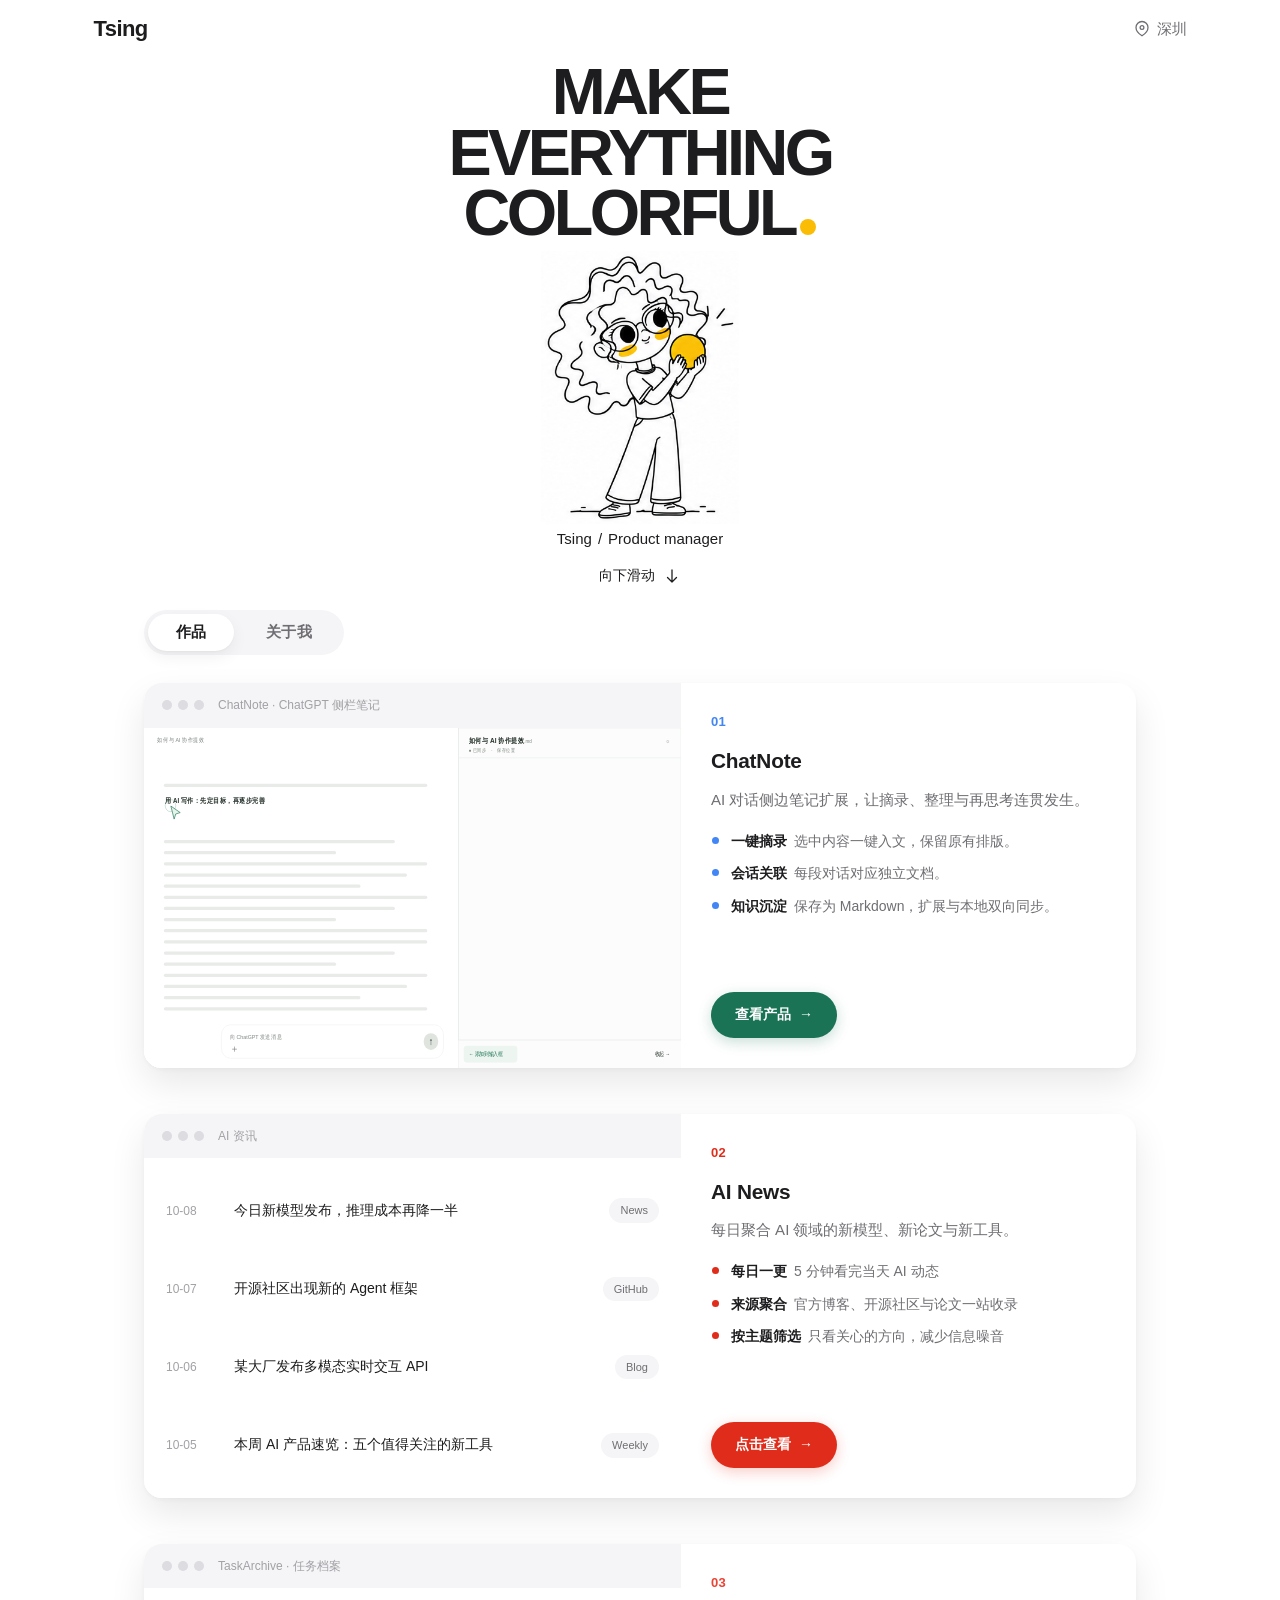
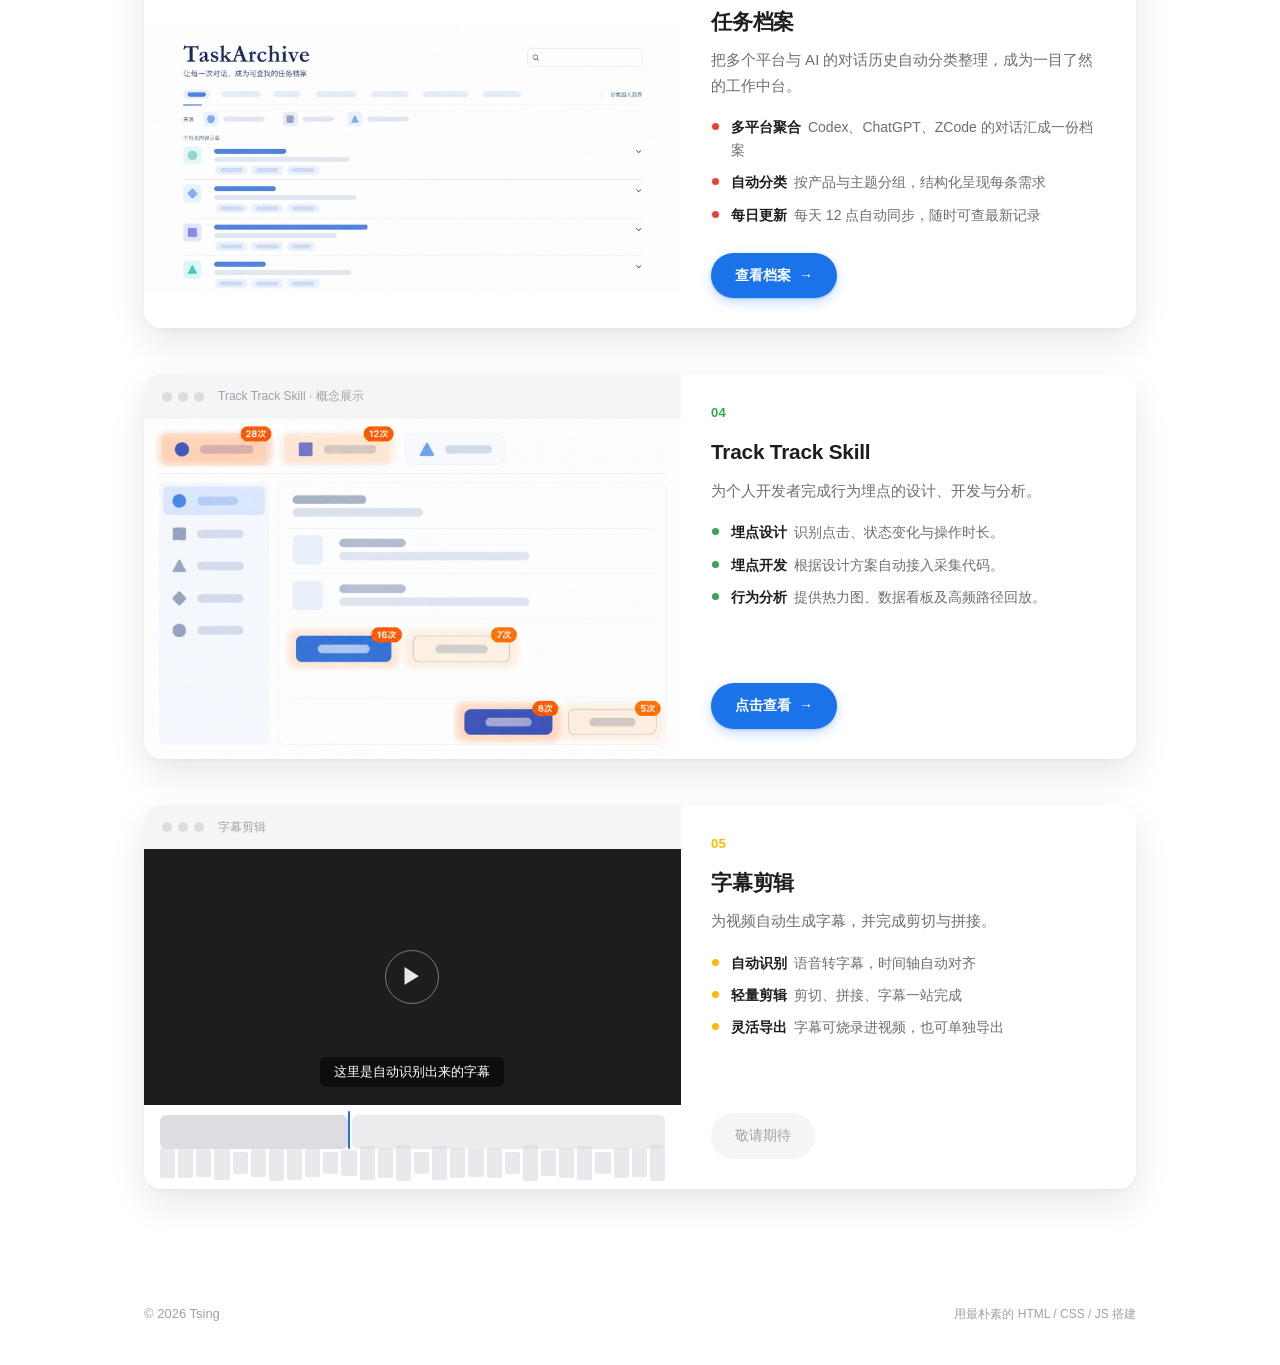
==== index.html @ 6578f987 "Move subtitle editor to end of works" ====
<!DOCTYPE html>
<html lang="zh-CN">
<head>
  <meta charset="UTF-8" />
  <meta name="viewport" content="width=device-width, initial-scale=1.0" />
  <!-- 【改】浏览器标签页标题 -->
  <title>Tsing · 个人网站</title>
  <meta name="description" content="我做的一些 Web 小工具，以及关于我。" />
  <link rel="icon" href="assets/favicon.svg" type="image/svg+xml" />
  <link rel="apple-touch-icon" href="assets/apple-touch-icon.png" />
  <meta property="og:title" content="Tsing · MAKE EVERYTHING COLORFUL." />
  <meta property="og:description" content="我做的一些 Web 小工具，以及关于我。" />
  <meta property="og:type" content="website" />
  <meta property="og:url" content="https://zhaoqingxia06.github.io/" />
  <meta property="og:image" content="https://zhaoqingxia06.github.io/assets/og-cover.png" />
  <meta name="twitter:card" content="summary_large_image" />
  <!-- 改过 css/js 后如果浏览器没刷新，把下面的 v=数字 加一 -->
  <link rel="stylesheet" href="css/style.css?v=36" />
</head>
<body>

  <main id="top">

    <!-- ========== Hero 大标语 ========== -->
    <section class="hero" aria-labelledby="heroTitle">
      <div class="hero-meta">
        <span class="hero-signature">Tsing</span>
        <span class="hero-location">
          <svg width="18" height="18" viewBox="0 0 24 24" fill="none" stroke="currentColor" stroke-width="1.7" stroke-linecap="round" stroke-linejoin="round" aria-hidden="true"><path d="M20 10c0 6-8 11-8 11S4 16 4 10a8 8 0 1 1 16 0Z"/><circle cx="12" cy="10" r="2.5"/></svg>
          <span>深圳</span>
        </span>
      </div>
      <div class="container hero-grid">
        <div class="hero-copy">
          <h1 class="hero-title" id="heroTitle"><span class="hero-line">MAKE</span> <span class="hero-line">EVERYTHING</span> <span class="hero-line">COLORFUL<span class="hero-period">.</span></span></h1>
        </div>
        <div class="hero-visual">
          <img class="hero-character" src="assets/hero-centered-source.png" width="1586" height="992"
               alt="Tsing 的卷发圆框眼镜人物，微微歪头，双手捧着黄色小球" fetchpriority="high" />
          <!-- Eye-only overlay shares the approved image's crop coordinates. -->
          <svg class="hero-blink" viewBox="620 400 330 455" aria-hidden="true" focusable="false">
            <defs>
              <clipPath id="hero-eye-left"><path d="M731 550C726 536 741 520 756 523C770 521 781 529 780 542C779 554 765 559 747 558Z"/></clipPath>
              <clipPath id="hero-eye-right"><path d="M795 526C787 514 798 498 811 495C824 490 833 499 833 512C834 525 824 532 809 532Z"/></clipPath>
            </defs>
            <g clip-path="url(#hero-eye-left)">
              <g class="hero-eyelid hero-eyelid-left">
                <path fill="#fff" d="M730 519H784V562H730Z"/>
                <path class="hero-closed-eye" d="M739 542Q756 552 775 535M741 544l-4 2M745 546l-3 3"/>
              </g>
            </g>
            <g clip-path="url(#hero-eye-right)">
              <g class="hero-eyelid hero-eyelid-right">
                <path fill="#fff" d="M785 488H838V536H785Z"/>
                <path class="hero-closed-eye" d="M797 517Q813 526 829 508M799 519l-3 3M803 521l-2 3"/>
              </g>
            </g>
          </svg>
        </div>
        <p class="hero-sub"><span class="hero-name">Tsing</span><span class="hero-slash" aria-hidden="true">/</span><span class="hero-role">Product manager</span></p>
        <p class="hero-scroll-hint"><span>向下滑动</span><svg width="18" height="18" viewBox="0 0 24 24" fill="none" stroke="currentColor" stroke-width="1.7" stroke-linecap="round" stroke-linejoin="round" aria-hidden="true"><path d="M12 4v16m-6-6 6 6 6-6"/></svg></p>
      </div>
    </section>

    <!-- ========== 作品 / 关于我 切换 ========== -->
    <div class="container">
      <div class="view-switch" role="tablist" aria-label="内容切换">
        <button class="switch-btn is-active" id="tabWorks" type="button" role="tab"
                aria-selected="true" aria-controls="tools" data-en="Projects">作品</button>
        <button class="switch-btn" id="tabAbout" type="button" role="tab"
                aria-selected="false" aria-controls="about" data-en="About">关于我</button>
      </div>
    </div>

    <!-- ========== 第一面板：作品 ========== -->
    <section class="section panel" id="tools" role="tabpanel" aria-labelledby="tabWorks">
      <div class="container">

        <!--
          ▼▼▼ 作品卡片模板说明 ▼▼▼
          每张卡片 = 一个 .work 区块，左右结构：
          左边 .window 是产品可视化（截图 / GIF / 视频），
          右边 .work-info 是序号 + 名称 + 一句话介绍 + 三个卖点 + 入口按钮。

          想换左边的可视化内容，把 .window 里换成（class 记得用 window-media）：
            产品截图或 GIF：<img class="window-media" src="assets/xxx.png" alt="产品截图" loading="lazy" />
            介绍视频：      <video class="window-media" src="assets/xxx.mp4" muted loop playsinline autoplay></video>

          想加新作品：复制一整个 <article class="work"> … </article>，
          改序号、名称、介绍、卖点、链接即可。还没有真实链接时，入口按钮用：
            <span class="work-cta is-soon">敬请期待</span>
        -->

        <!-- ── 作品 01：ChatNote（开源扩展，真实可装） ── -->
        <article class="work">
          <div class="window demo-chatnote">
            <div class="window-bar" aria-hidden="true"><i></i><i></i><i></i><span>ChatNote · ChatGPT 侧栏笔记</span></div>
            <div class="chatnote-media"><img src="assets/chatnote-card-demo.svg" width="1325" height="732" alt="ChatNote 动态演示：将 AI 对话中的内容摘录到侧边文档" loading="lazy" /></div>
          </div>
          <div class="work-info">
            <div class="work-no">01</div>
            <h3 class="work-name">ChatNote</h3>
            <p class="work-desc">AI 对话侧边笔记扩展，让摘录、整理与再思考连贯发生。</p>
            <ul class="work-points">
              <li><strong>一键摘录</strong>选中内容一键入文，保留原有排版。</li>
              <li><strong>会话关联</strong>每段对话对应独立文档。</li>
              <li><strong>知识沉淀</strong>保存为 Markdown，扩展与本地双向同步。</li>
            </ul>
            <a class="work-cta chatnote-cta" href="chatnote/index.html">查看产品<span class="arr" aria-hidden="true">→</span></a>
          </div>
        </article>

        <!-- ── 作品 02：AI 资讯 ── -->
        <article class="work work-news">
          <div class="window demo-news" aria-hidden="true">
            <div class="window-bar"><i></i><i></i><i></i><span>AI 资讯</span></div>
            <ul class="news-list">
              <li class="news-row"><span class="news-date">10-08</span><span class="news-title">今日新模型发布，推理成本再降一半</span><span class="news-src">News</span></li>
              <li class="news-row"><span class="news-date">10-07</span><span class="news-title">开源社区出现新的 Agent 框架</span><span class="news-src">GitHub</span></li>
              <li class="news-row"><span class="news-date">10-06</span><span class="news-title">某大厂发布多模态实时交互 API</span><span class="news-src">Blog</span></li>
              <li class="news-row"><span class="news-date">10-05</span><span class="news-title">本周 AI 产品速览：五个值得关注的新工具</span><span class="news-src">Weekly</span></li>
            </ul>
          </div>
          <div class="work-info">
            <div class="work-no">02</div>
            <h3 class="work-name">AI News</h3>
            <p class="work-desc">每日聚合 AI 领域的新模型、新论文与新工具。</p>
            <ul class="work-points">
              <li><strong>每日一更</strong>5 分钟看完当天 AI 动态</li>
              <li><strong>来源聚合</strong>官方博客、开源社区与论文一站收录</li>
              <li><strong>按主题筛选</strong>只看关心的方向，减少信息噪音</li>
            </ul>
            <a class="work-cta" href="https://zhaoqingxia06.github.io/AiNews/" target="_blank" rel="noopener">点击查看<span class="arr" aria-hidden="true">→</span></a>
          </div>
        </article>

        <!-- ── 作品 03：任务档案（真实上线） ── -->
        <article class="work work-archive">
          <div class="window">
            <div class="window-bar"><i></i><i></i><i></i><span>TaskArchive · 任务档案</span></div>
            <img class="window-media" src="assets/work-archive-personalized.png" width="1774" height="887"
                 alt="TaskArchive 个性化任务档案界面示意图" loading="lazy" />
          </div>
          <div class="work-info">
            <div class="work-no">03</div>
            <h3 class="work-name">任务档案</h3>
            <p class="work-desc">把多个平台与 AI 的对话历史自动分类整理，成为一目了然的工作中台。</p>
            <ul class="work-points">
              <li><strong>多平台聚合</strong>Codex、ChatGPT、ZCode 的对话汇成一份档案</li>
              <li><strong>自动分类</strong>按产品与主题分组，结构化呈现每条需求</li>
              <li><strong>每日更新</strong>每天 12 点自动同步，随时可查最新记录</li>
            </ul>
            <a class="work-cta" href="https://zhaoqingxia06.github.io/TaskArchive/" target="_blank" rel="noopener">查看档案<span class="arr" aria-hidden="true">→</span></a>
          </div>
        </article>

        <!-- ── 作品 04：Track Track Skill（概念展示） ── -->
        <article class="work work-behavior">
          <div class="window">
            <div class="window-bar"><i></i><i></i><i></i><span>Track Track Skill · 概念展示</span></div>
            <img class="window-media" src="assets/work-behavior-heatmap-v7.png" width="1576" height="998" alt="行为轨迹概念展示：通用产品界面的按钮点击热力图" loading="lazy" />
          </div>
          <div class="work-info">
            <div class="work-no">04</div>
            <h3 class="work-name">Track Track Skill</h3>
            <p class="work-desc">为个人开发者完成行为埋点的设计、开发与分析。</p>
            <ul class="work-points">
              <li><strong>埋点设计</strong>识别点击、状态变化与操作时长。</li>
              <li><strong>埋点开发</strong>根据设计方案自动接入采集代码。</li>
              <li><strong>行为分析</strong>提供热力图、数据看板及高频路径回放。</li>
            </ul>
            <a class="work-cta" href="https://tracktrack-experience.thinkthin.chatgpt.site" target="_blank" rel="noopener">点击查看<span class="arr" aria-hidden="true">→</span></a>
          </div>
        </article>
        <!-- ── 作品 05：字幕剪辑 ── -->
        <article class="work work-video">
          <div class="window demo-video" aria-hidden="true">
            <div class="window-bar"><i></i><i></i><i></i><span>字幕剪辑</span></div>
            <div class="video-frame">
              <span class="play-btn" aria-hidden="true">▶</span>
              <div class="video-sub">这里是自动识别出来的字幕</div>
            </div>
            <div class="video-timeline">
              <div class="clip c1"></div>
              <div class="clip c2"></div>
              <div class="playhead"></div>
            </div>
            <div class="wave" aria-hidden="true">
              <i></i><i></i><i></i><i></i><i></i><i></i><i></i><i></i><i></i><i></i><i></i><i></i><i></i><i></i><i></i><i></i><i></i><i></i><i></i><i></i><i></i><i></i><i></i><i></i><i></i><i></i><i></i><i></i>
            </div>
          </div>
          <div class="work-info">
            <div class="work-no">05</div>
            <h3 class="work-name">字幕剪辑</h3>
            <p class="work-desc">为视频自动生成字幕，并完成剪切与拼接。</p>
            <ul class="work-points">
              <li><strong>自动识别</strong>语音转字幕，时间轴自动对齐</li>
              <li><strong>轻量剪辑</strong>剪切、拼接、字幕一站完成</li>
              <li><strong>灵活导出</strong>字幕可烧录进视频，也可单独导出</li>
            </ul>
            <span class="work-cta is-soon">敬请期待</span>
          </div>
        </article>
      </div>
    </section>

    <!-- ========== 第二面板：关于我 ========== -->
    <section class="section panel" id="about" role="tabpanel" aria-labelledby="tabAbout" hidden>
      <div class="container">

        <!-- 首行：角色；第二行：位置 + 联系方式（带图标） -->
        <div class="about-head">
          <p class="about-role">产品经理 <span>/ Product Manager</span></p>
          <div class="about-head-meta">
            <span class="about-meta-item">
              <svg width="16" height="16" viewBox="0 0 24 24" fill="none" stroke="currentColor" stroke-width="1.7" stroke-linecap="round" stroke-linejoin="round" aria-hidden="true"><path d="M20 10c0 6-8 11-8 11S4 16 4 10a8 8 0 1 1 16 0Z"/><circle cx="12" cy="10" r="2.5"/></svg>
              <span>深圳</span>
            </span>
            <a class="about-meta-item" href="mailto:2484576711@qq.com">
              <svg width="16" height="16" viewBox="0 0 24 24" fill="none" stroke="currentColor" stroke-width="1.7" stroke-linecap="round" stroke-linejoin="round" aria-hidden="true"><rect x="3" y="5" width="18" height="14" rx="2"/><path d="m3 7 9 6 9-6"/></svg>
              <span>2484576711@qq.com</span>
            </a>
            <a class="about-meta-item" href="https://github.com/zhaoqingxia06" target="_blank" rel="noopener">
              <svg width="15" height="15" viewBox="0 0 16 16" fill="currentColor" aria-hidden="true"><path d="M8 0c4.42 0 8 3.58 8 8a8 8 0 0 1-5.47 7.59c-.4.07-.55-.17-.55-.38 0-.19.01-.82.01-1.49-2.01.37-2.53-.49-2.69-.94-.09-.23-.48-.94-.82-1.13-.28-.15-.68-.52-.01-.53.63-.01 1.08.58 1.23.82.72 1.21 1.87.87 2.33.66.07-.52.28-.87.51-1.07-1.78-.2-3.64-.89-3.64-3.95 0-.87.31-1.59.82-2.15-.08-.2-.36-1.02.08-2.12 0 0 .67-.21 2.2.82a7.42 7.42 0 0 1 2-.27c.68 0 1.36.09 2 .27 1.53-1.04 2.2-.82 2.2-.82.44 1.1.16 1.92.08 2.12.51.56.82 1.27.82 2.15 0 3.07-1.87 3.75-3.65 3.95.29.25.54.73.54 1.48 0 1.07-.01 1.93-.01 2.2 0 .21.15.46.55.38A8 8 0 0 0 16 8c0-4.42-3.58-8-8-8Z"/></svg>
              <span>GitHub</span>
            </a>
          </div>
        </div>

        <section class="about-intro" aria-labelledby="aboutIntroTitle">
          <p class="about-greeting" id="aboutIntroTitle">大家好，我是Tsing，ISTJ</p>
          <p class="about-intro-text">“身经百战”的AI实践者，技术与APPLE的崇拜者，坚定的自由追逐者。</p>
        </section>

        <h3 class="exp-title">经历 <span>/ EXPERIENCE</span></h3>
        <div class="exp-list">

        <!-- ▼▼▼ 经历卡片：想加一段经历，复制一个 <div class="exp-item"> … </div> ▼▼▼ -->
        <div class="exp-item">
          <span class="exp-time">2025 – 至今</span>
          <div class="exp-main">
            <p class="exp-role">vivo · OS 产品经理</p>
            <p class="exp-desc">负责语音与多模态 AI 产品，围绕语音转文字、环境音识别与手语翻译，持续推进 AI 技术的应用实践与产品落地。</p>
            <a class="exp-link exp-project-link" href="projects/vivo.html" aria-label="查看 vivo 项目">查看项目 <span aria-hidden="true">→</span></a>
          </div>
        </div>

        <div class="exp-item">
          <span class="exp-time">2023 – 2025</span>
          <div class="exp-main">
            <p class="exp-role">九号公司 · 整车产品经理</p>
            <p class="exp-desc">负责城市通勤 eBike 的硬件产品商业化，贯通需求洞察、方案定义、生产交付、门店销售与售后服务全链路。</p>
            <a class="exp-link exp-project-link" href="projects/ninebot.html" aria-label="查看九号公司项目">查看项目 <span aria-hidden="true">→</span></a>
          </div>
        </div>

        <div class="exp-item">
          <span class="exp-time">2022 – 2023</span>
          <div class="exp-main">
            <p class="exp-role">蔚来 · 语音导航产品经理</p>
            <p class="exp-desc">负责车机 NOMI 的语音导航体验，涵盖需求洞察、功能定义与体验交付。</p>
          </div>
          <span class="exp-tag">实习</span>
        </div>

        <div class="exp-item">
          <span class="exp-time">2022</span>
          <div class="exp-main">
            <p class="exp-role">博世 · 碳益 SaaS 产品经理</p>
            <p class="exp-desc">负责碳计算 SaaS 平台「碳益科技」从 0 到 1，涵盖产品定义、交互设计与上线运营。</p>
          </div>
          <span class="exp-tag">实习</span>
        </div>

        </div>
      </div>
    </section>

    <!--
      ========== 预留：文章区块（暂时注释掉，想启用就去掉注释） ==========
    <section class="section" id="writing">
      <div class="container">
        <div class="section-head">
          <h2 class="section-title">文章</h2>
        </div>
        <a class="post-row" href="#">
          <span class="post-date">2026.10.08</span>
          <span class="post-title">文章标题放在这里</span>
        </a>
      </div>
    </section>
    -->

  </main>

  <footer class="site-footer">
    <div class="container footer-inner">
      <p>© <span id="year">2026</span> Tsing</p>
      <p class="footer-note">用最朴素的 HTML / CSS / JS 搭建</p>
    </div>
  </footer>

  <script src="js/main.js?v=4"></script>
</body>
</html>
---- css/style.css ----
/* ============================================================
   个人网站样式表
   - 风格：干净的白底 + 少量彩色点缀（Google / Apple 官网感）
   - 点缀色与头像设计稿一致：蓝 #4285F4 红 #EA4335 黄 #FBBC05 绿 #34A853
   - 卡片用阴影呈现，不用描边；区块之间靠留白分隔
   - 想调色：改下面 :root 里的变量即可
   ============================================================ */

:root {
  --bg: #ffffff;
  --ink: #1d1d1f;        /* 主文字色 */
  --ink-2: #6e6e73;      /* 次要文字：灰 */
  --ink-3: #a1a1a6;      /* 更浅的灰：备注、日期 */
  --line: #e8e8ed;       /* 仅用于地图等插画内部 */
  --panel: #f5f5f7;      /* 浅灰面板：演示窗口内部、胶囊底色 */

  --blue: #1a73e8;       /* 主点缀色：按钮、链接（Google 交互蓝） */
  --blue-dark: #1765cc;  /* 按钮悬停 */
  --blue-soft: #e8f0fe;  /* 浅蓝底：悬停态 */
  --dot-1: #4285f4;      /* 四色圆点（与头像一致） */
  --dot-2: #ea4335;
  --dot-3: #fbbc05;
  --dot-4: #34a853;

  --shadow-sm: 0 1px 2px rgba(0, 0, 0, 0.03), 0 6px 16px rgba(0, 0, 0, 0.06);
  --shadow-md: 0 2px 4px rgba(0, 0, 0, 0.03), 0 16px 36px rgba(0, 0, 0, 0.09);
  --shadow-lg: 0 4px 8px rgba(0, 0, 0, 0.04), 0 24px 48px rgba(0, 0, 0, 0.12);
  --shadow-btn: 0 1px 2px rgba(26, 115, 232, 0.25), 0 4px 12px rgba(26, 115, 232, 0.25);

  --font-sans: -apple-system, BlinkMacSystemFont, "Helvetica Neue",
               "PingFang SC", "Microsoft YaHei", sans-serif;

  --container: 1040px;
  --radius-card: 18px;
  --radius-pill: 999px;

  /* 每张作品卡演示窗口的统一总高度（含标题栏），保证各卡高度一致 */
  --demo-h: 348px;
}

/* ---------- 基础 ---------- */

* { box-sizing: border-box; margin: 0; padding: 0; }

html {
  scroll-behavior: smooth;
  -webkit-font-smoothing: antialiased;
}

body {
  font-family: var(--font-sans);
  background: var(--bg);
  color: var(--ink);
  font-size: 16px;
  line-height: 1.7;
}

::selection { background: var(--blue-soft); }

.container {
  max-width: var(--container);
  margin: 0 auto;
  padding: 0 24px;
}

a { color: inherit; text-decoration: none; }

img { max-width: 100%; display: block; }

:focus-visible {
  outline: 2px solid var(--blue);
  outline-offset: 3px;
  border-radius: 4px;
}

section { scroll-margin-top: 76px; }

/* ---------- Hero：已选中的居中宣言与捧球人物 ---------- */
.hero { padding: 16px 0 24px; }
.hero-meta {
  display: flex;
  align-items: center;
  justify-content: space-between;
  max-width: 1586px;
  margin: 0 auto 20px;
  padding-inline: clamp(24px, 7.3vw, 116px);
  line-height: 1.2;
}
.hero-signature { font-size: 22px; font-weight: 750; letter-spacing: -.025em; }
.hero-location { display: inline-flex; align-items: center; gap: 6px; font-size: 15px; color: var(--ink-2); }
.hero-location svg { flex: none; }
.hero-grid {
  --hero-type: clamp(32px, min(8vw, 7.2svh), 82px);
  display: flex;
  flex-direction: column;
  align-items: center;
  text-align: center;
}
.hero-copy { max-width: 100%; }
.hero-title {
  font-family: Arial, Helvetica, sans-serif;
  font-size: var(--hero-type);
  font-weight: 900;
  letter-spacing: -.055em;
  line-height: .93;
}
.hero-line { display: block; white-space: nowrap; }
.hero-period {
  display: inline-block;
  width: .25em;
  height: .25em;
  margin-left: .08em;
  border-radius: 50%;
  background: var(--dot-3);
  color: transparent;
  overflow: hidden;
}
/* CSS takes the approved character's exact pixels from the selected Demo.
   Crop: x=620, y=400, width=330, height=455 in the 1586×992 source. */
.hero-visual {
  position: relative;
  width: clamp(120px, min(17.4vw, 22svh), 270px);
  aspect-ratio: 330 / 455;
  overflow: hidden;
  margin-top: 8px;
}
.hero-character {
  position: absolute;
  width: 480.606061%;
  max-width: none;
  height: auto;
  left: -187.878788%;
  top: -87.912088%;
}
.hero-blink { position: absolute; inset: 0; width: 100%; height: 100%; pointer-events: none; }
.hero-eyelid {
  clip-path: inset(0 0 100% 0);
  animation: hero-blink 3s ease-in-out infinite;
}
.hero-closed-eye { fill: none; stroke: #151515; stroke-width: 2.2; stroke-linecap: round; stroke-linejoin: round; }
@keyframes hero-blink {
  0%, 92%, 100% { clip-path: inset(0 0 100% 0); }
  94.6667%, 97.3333% { clip-path: inset(0); }
}
.hero-sub {
  display: flex;
  align-items: baseline;
  justify-content: center;
  gap: 6px;
  margin-top: 4px;
  font-size: clamp(15px, 1.15vw, 18px);
  line-height: 1.4;
  color: var(--ink);
}
.hero-name { font-weight: 400; }
.hero-role { white-space: nowrap; }
.hero-scroll-hint {
  display: flex;
  align-items: center;
  gap: 8px;
  margin-top: 16px;
  font-size: clamp(14px, 1vw, 16px);
  line-height: 1.5;
}
.hero-scroll-hint svg { flex: none; }

/* ---------- 作品 / 关于我 切换（分段控件） ---------- */

[hidden] { display: none !important; }

.view-switch {
  display: inline-flex;
  gap: 4px;
  background: var(--panel);
  border-radius: var(--radius-pill);
  padding: 4px;
  margin-bottom: 12px;
}

.switch-btn {
  font-family: inherit;
  font-size: 15px;
  font-weight: 600;
  letter-spacing: 0.01em;
  color: var(--ink-2);
  background: transparent;
  border: none;
  border-radius: var(--radius-pill);
  padding: 9px 28px;
  cursor: pointer;
  transition: color 0.2s ease, background 0.2s ease, box-shadow 0.2s ease;
}

.switch-btn:hover { color: var(--ink); }

/* 活动段：白色浮起（阴影，不描边） */
.switch-btn.is-active {
  color: var(--ink);
  background: #fff;
  box-shadow: var(--shadow-sm);
}

/* ---------- 区块通用 ---------- */

.section { padding: 48px 0 84px; }
.section.panel { padding-top: 16px; }

.section-head {
  display: flex;
  align-items: baseline;
  gap: 18px;
  margin-bottom: 40px;
}

.section-title {
  font-size: clamp(1.5rem, 3vw, 2rem);
  font-weight: 700;
  letter-spacing: -0.01em;
}

.section-note {
  font-size: 14px;
  color: var(--ink-3);
}

/* ---------- 作品卡：左边可视化窗口 + 右边信息栏 ---------- */

/* 作品列表用等高网格：每行自动取最高卡的高度，任何宽度下卡片都严格等高 */
#tools .container {
  display: grid;
  grid-auto-rows: 1fr;
  row-gap: 46px;
}

/* 每张卡一个点缀色：序号与卖点圆点跟着变色 */
.work {
  --work-accent: var(--dot-1);
  background: var(--bg);
  border-radius: var(--radius-card);
  overflow: hidden;
  box-shadow: var(--shadow-md);
  display: grid;
  grid-template-columns: minmax(0, 1.18fr) minmax(0, 1fr);
  transition: box-shadow 0.25s ease, transform 0.25s ease;
}

.work:nth-of-type(2) { --work-accent: var(--dot-2); }
.work:nth-of-type(3) { --work-accent: var(--dot-3); }
.work:nth-of-type(4) { --work-accent: var(--dot-4); }
.work:nth-of-type(5) { --work-accent: var(--dot-1); }
.work.work-news { --work-accent: #e02d1b; }
.work.work-archive { --work-accent: var(--dot-2); }
.work.work-video { --work-accent: var(--dot-3); }

.work:hover {
  box-shadow: var(--shadow-lg);
  transform: translateY(-3px);
}

/* 左栏：可视化窗口（截图 / GIF / 视频），高度跟随整卡，最低 --demo-h */
.window {
  display: flex;
  flex-direction: column;
  min-height: var(--demo-h);
  background: var(--bg);
}

.window-bar {
  flex: none;
  display: flex;
  align-items: center;
  gap: 6px;
  padding: 12px 18px;
  background: var(--panel);
}

.window-bar i {
  width: 10px;
  height: 10px;
  border-radius: 50%;
  background: #dcdce1;
  flex: none;
}

.window-bar span {
  margin-left: 8px;
  font-size: 12px;
  color: var(--ink-3);
  overflow: hidden;
  text-overflow: ellipsis;
  white-space: nowrap;
}

/* 产品可视化：截图 / GIF（<img>）与介绍视频（<video>）通用，铺满左栏 */
.window-media {
  display: block;
  width: 100%;
  flex: 1;
  min-height: 0;
  object-fit: cover;
  object-position: top;
}

/* TaskArchive：保持原图比例并完整呈现内容 */
.work-archive .window-media,
.work-behavior .window-media { object-fit: contain; object-position: center; background: #fff; }

/* ChatNote：展示对话与文档，填满卡片左侧 */
.chatnote-media { position: relative; flex: 1; min-height: 250px; overflow: hidden; }
.chatnote-media img { position: absolute; inset: 0; width: 100%; height: 100%; object-fit: fill; }

/* 右栏：序号 + 名称 + 一句话介绍 + 三个卖点 + 入口 */
.work-info {
  padding: 28px 30px 30px;
  display: flex;
  flex-direction: column;
  align-items: flex-start;
}

.work-no {
  font-size: 13px;
  font-weight: 800;
  letter-spacing: 0.02em;
  color: var(--work-accent);
}

.work-name {
  margin-top: 10px;
  font-size: 1.3rem;
  font-weight: 700;
  letter-spacing: -0.01em;
}

.work-desc {
  margin-top: 8px;
  font-size: 15px;
  color: var(--ink-2);
}

.work-points {
  list-style: none;
  margin-top: 18px;
  margin-bottom: 26px;
  display: flex;
  flex-direction: column;
  gap: 10px;
}

.work-points li {
  position: relative;
  padding-left: 20px;
  font-size: 14px;
  line-height: 1.6;
  color: var(--ink-2);
}

.work-points li::before {
  content: "";
  position: absolute;
  left: 1px;
  top: 0.5em;
  width: 7px;
  height: 7px;
  border-radius: 50%;
  background: var(--work-accent);
}

.work-points strong {
  margin-right: 7px;
  color: var(--ink);
  font-weight: 600;
}

.work-cta {
  display: inline-flex;
  align-items: center;
  gap: 8px;
  /* margin-top:auto 把按钮钉在信息栏底部；最小间距由 .work-points 的下边距兜底 */
  margin-top: auto;
  white-space: nowrap;
  font-size: 14px;
  font-weight: 600;
  color: #fff;
  background: var(--blue);
  border-radius: var(--radius-pill);
  padding: 11px 24px;
  box-shadow: var(--shadow-btn);
  transition: background 0.2s ease, transform 0.2s ease, box-shadow 0.2s ease;
}

.work-cta:hover { background: var(--blue-dark); box-shadow: 0 2px 6px rgba(26,115,232,.3), 0 8px 20px rgba(26,115,232,.3); }
.work-cta:active { transform: scale(0.97); }
.chatnote-cta { background: #197354; box-shadow: 0 4px 14px rgba(25, 115, 84, .24); }
.chatnote-cta:hover { background: #125b41; box-shadow: 0 6px 18px rgba(25, 115, 84, .3); }
.work-news .work-cta { background: #e02d1b; box-shadow: 0 4px 14px rgba(224, 45, 27, .24); }
.work-news .work-cta:hover { background: #b32112; box-shadow: 0 6px 18px rgba(179, 33, 18, .3); }

.work-cta .arr { font-weight: 400; transition: transform 0.2s ease; }
.work-cta:hover .arr { transform: translateX(3px); }

/* 占位态：还没有真实链接时，按钮退化为灰色胶囊，不可点击 */
.work-cta.is-soon {
  background: var(--panel);
  color: var(--ink-3);
  box-shadow: none;
  cursor: default;
  font-weight: 500;
}
.work-cta.is-soon:hover,
.work-cta.is-soon:active { background: var(--panel); box-shadow: none; transform: none; }

/* ---------- 各工具的演示画面（纯 CSS 示意图，可直接整块换成 <img> 截图） ---------- */

/* 通用示意线条 */
.mock-line {
  height: 10px;
  border-radius: 5px;
  background: #e8e8ed;
}
.mock-line.is-title { height: 16px; background: #d5d5da; }
.w-45 { width: 45%; } .w-60 { width: 60%; }
.w-75 { width: 75%; } .w-90 { width: 90%; }

/* 01 PPT Maker：左侧大纲 + 右侧幻灯片（用底色区分，不用线） */
.ppt-body {
  flex: 1;
  min-height: 0;
  display: grid;
  grid-template-columns: 168px 1fr;
}

.ppt-side {
  background: var(--panel);
  padding: 20px 14px;
  display: flex;
  flex-direction: column;
  gap: 12px;
}

.ppt-row {
  height: 12px;
  border-radius: 6px;
  background: #dcdce1;
}
.ppt-row.is-active { background: #c8c8cd; position: relative; }
.ppt-row.is-active::before {
  content: "";
  position: absolute;
  left: -14px;
  top: -3px;
  bottom: -3px;
  width: 3px;
  border-radius: 2px;
  background: var(--blue);
}

.ppt-slide {
  position: relative;
  padding: 36px 38px;
  display: flex;
  flex-direction: column;
  justify-content: center;
  gap: 14px;
  align-items: flex-start;
}

/* 生成按钮钉在幻灯片区右下角，骨架线条组垂直居中 */
.ppt-generate {
  position: absolute;
  right: 38px;
  bottom: 36px;
  font-size: 12px;
  font-weight: 600;
  color: var(--blue);
  background: var(--blue-soft);
  border-radius: var(--radius-pill);
  padding: 6px 16px;
}

/* 02 旅行规划：地图 + 四色路线点 */
.trip-map {
  position: relative;
  flex: 1;
  min-height: 0;
  background:
    linear-gradient(var(--line) 1px, transparent 1px),
    linear-gradient(90deg, var(--line) 1px, transparent 1px);
  background-size: 44px 44px;
  background-color: #fafafc;
  background-position: center;
}

.trip-map .route { position: absolute; inset: 0; width: 100%; height: 100%; }
.trip-map .route path {
  stroke: var(--ink-3);
  stroke-width: 0.7;
  stroke-dasharray: 2.4 2;
}

/* 图钉 D1–D4 依次四色 */
.pin {
  position: absolute;
  left: var(--x);
  top: var(--y);
  transform: translate(-50%, -50%);
  font-size: 11px;
  font-weight: 700;
  color: #fff;
  background: var(--dot-1);
  border-radius: 50%;
  width: 34px;
  height: 34px;
  display: grid;
  place-items: center;
  box-shadow: 0 4px 10px rgba(0, 0, 0, 0.18);
}

.trip-map .pin:nth-of-type(2) { background: var(--dot-2); }
.trip-map .pin:nth-of-type(3) { background: var(--dot-3); color: #5f4400; }
.trip-map .pin:nth-of-type(4) { background: var(--dot-4); }

.trip-chips {
  display: flex;
  gap: 10px;
  padding: 18px 20px;
}

.chip {
  font-size: 12px;
  color: var(--ink-2);
  background: var(--panel);
  border-radius: var(--radius-pill);
  padding: 6px 15px;
}

/* 03 字幕剪辑：视频画面 + 时间轴 + 波形 */
.video-frame {
  position: relative;
  flex: 1;
  min-height: 0;
  background: #1d1d1f;
  display: grid;
  place-items: center;
}

.play-btn {
  color: rgba(255, 255, 255, 0.9);
  font-size: 22px;
  width: 54px;
  height: 54px;
  display: grid;
  place-items: center;
  border: 1.5px solid rgba(255, 255, 255, 0.4);
  border-radius: 50%;
}

.video-sub {
  position: absolute;
  bottom: 18px;
  left: 50%;
  transform: translateX(-50%);
  white-space: nowrap;
  font-size: 13px;
  color: #fff;
  background: rgba(0, 0, 0, 0.55);
  border-radius: 6px;
  padding: 4px 14px;
}

.video-timeline {
  position: relative;
  display: flex;
  gap: 4px;
  height: 44px;
  padding: 10px 16px 0;
}

.clip {
  height: 100%;
  border-radius: 6px;
  background: #dcdce1;
}
.clip.c1 { flex: 3; }
.clip.c2 { flex: 5; opacity: 0.55; }

.playhead {
  position: absolute;
  top: 6px;
  bottom: 0;
  left: 38%;
  width: 2px;
  border-radius: 1px;
  background: var(--blue);
}

.wave {
  display: flex;
  align-items: center;
  gap: 3px;
  height: 40px;
  padding: 0 16px 12px;
}

.wave i {
  flex: 1;
  border-radius: 2px;
  background: #e8e8ed;
  height: calc(10px + var(--h, 20px));
}
.wave i:nth-child(3n)   { --h: 18px; }
.wave i:nth-child(4n)   { --h: 24px; }
.wave i:nth-child(5n)   { --h: 12px; }
.wave i:nth-child(7n)   { --h: 26px; }
.wave i:nth-child(11n)  { --h: 16px; }

/* 04 AI 资讯：消息列表（悬停浅蓝，不用分隔线），行距均分撑满窗口 */
.news-list {
  flex: 1;
  list-style: none;
  padding: 0 8px;
  display: flex;
  flex-direction: column;
  justify-content: space-evenly;
}

.news-row {
  display: grid;
  grid-template-columns: 52px 1fr auto;
  align-items: center;
  gap: 16px;
  padding: 13px 14px;
  border-radius: 12px;
  font-size: 14px;
  transition: background 0.15s ease;
}
.news-row:hover { background: #f8f9fb; }

.news-date {
  font-size: 12px;
  color: var(--ink-3);
  font-variant-numeric: tabular-nums;
}

.news-title {
  overflow: hidden;
  text-overflow: ellipsis;
  white-space: nowrap;
  color: var(--ink);
}

.news-src {
  font-size: 11px;
  color: var(--ink-2);
  background: var(--panel);
  border-radius: var(--radius-pill);
  padding: 3px 11px;
}

/* 02 ChatNote：左侧 ChatGPT 对话 + 右侧 Markdown 笔记，中间可拖分栏 */
.cn-body {
  flex: 1;
  min-height: 0;
  display: grid;
  grid-template-columns: minmax(0, 1fr) 3px minmax(0, 42%);
}

.cn-chat {
  padding: 24px 22px;
  display: flex;
  flex-direction: column;
  justify-content: center;
  gap: 16px;
}

.cn-msg { display: flex; flex-direction: column; gap: 7px; }

/* 用户消息：右对齐胶囊 */
.cn-msg.is-user span {
  align-self: flex-end;
  max-width: 86%;
  font-size: 12px;
  line-height: 1.5;
  color: var(--ink-2);
  background: var(--panel);
  border-radius: 14px 14px 4px 14px;
  padding: 8px 14px;
}

/* AI 回复里的迷你表格：表头行加深 */
.cn-table {
  display: grid;
  grid-template-columns: repeat(3, 1fr);
  gap: 4px;
  width: 92%;
}
.cn-table i {
  height: 12px;
  border-radius: 4px;
  background: #ececf1;
}
.cn-table i:nth-child(-n+3) { background: #d5d5da; }

/* 被选中的回复：线条染成选择蓝 */
.cn-msg.is-selected .mock-line { background: #d2e3fc; }

/* 选中后浮出的摘录按钮 */
.cn-excerpt {
  align-self: flex-end;
  font-size: 11px;
  font-weight: 600;
  color: var(--blue);
  background: var(--blue-soft);
  border-radius: var(--radius-pill);
  padding: 5px 13px;
  margin-top: -6px;
}

/* 分栏拖动条：细线 + 抓手 */
.cn-divider { position: relative; background: var(--line); }
.cn-divider i {
  position: absolute;
  left: 50%;
  top: 50%;
  transform: translate(-50%, -50%);
  width: 3px;
  height: 36px;
  border-radius: 2px;
  background: #c3c3c9;
}

/* 右侧笔记：浅灰底 + 标题 + 待办 + 刚摘录进来的引用块 */
.cn-note {
  background: var(--panel);
  padding: 24px 20px;
  display: flex;
  flex-direction: column;
  justify-content: center;
  gap: 12px;
}

.cn-note .mock-line { background: #dcdce1; }

.cn-todo { display: flex; align-items: center; gap: 9px; }

/* 已勾选的待办：绿色小方块 + 白色对勾 */
.cn-check {
  flex: none;
  width: 14px;
  height: 14px;
  border-radius: 4px;
  background: var(--dot-4);
  position: relative;
}
.cn-check::after {
  content: "";
  position: absolute;
  left: 4px;
  top: 2px;
  width: 4px;
  height: 7px;
  border: solid #fff;
  border-width: 0 1.6px 1.6px 0;
  transform: rotate(40deg);
}
.cn-check-line { width: 72%; }

/* 引用块：白底浮起，线条与左侧选中内容同色，暗示「刚摘录进来」 */
.cn-quote {
  background: #fff;
  border-radius: 8px;
  box-shadow: var(--shadow-sm);
  padding: 12px;
  display: flex;
  flex-direction: column;
  gap: 8px;
}
.cn-quote .mock-line { background: #d2e3fc; }

/* ---------- 关于我 ---------- */

/* 首行：角色；第二行：位置与联系方式 */
.about-head {
  display: flex;
  flex-direction: column;
  align-items: flex-start;
  gap: 16px;
}

.about-role {
  font-size: 24px;
  font-weight: 750;
  letter-spacing: -.01em;
}

.about-role span {
  font-size: 15px;
  font-weight: 500;
  color: var(--ink-3);
  letter-spacing: 0;
}

.about-head-meta {
  display: flex;
  flex-wrap: wrap;
  align-items: center;
  gap: 10px;
}

.about-meta-item {
  display: inline-flex;
  align-items: center;
  gap: 7px;
  font-size: 14px;
  font-weight: 500;
  color: var(--ink-2);
  background: var(--panel);
  border-radius: var(--radius-pill);
  padding: 9px 16px;
  transition: background 0.2s ease, color 0.2s ease;
}

a.about-meta-item:hover {
  color: var(--blue);
  background: var(--blue-soft);
}

.about-meta-item svg { flex: none; }

.about-intro { margin-top: 26px; max-width: 64ch; }
.about-greeting { font-size: 17px; font-weight: 600; line-height: 1.85; }
.about-intro-text { margin-top: 12px; font-size: 17px; line-height: 1.85; color: var(--ink-2); }

/* 经历：一张张悬浮小卡片 */
.exp-title {
  font-size: 1.05rem;
  font-weight: 700;
  margin-top: 44px;
  padding-bottom: 18px;
}

.exp-title span {
  font-size: 12px;
  font-weight: 500;
  color: var(--ink-3);
  letter-spacing: 0.06em;
}

.exp-list {
  display: flex;
  flex-direction: column;
  gap: 14px;
}

.exp-item {
  display: grid;
  grid-template-columns: 110px 1fr auto;
  gap: 18px;
  align-items: baseline;
  padding: 20px 24px;
  background: var(--bg);
  border-radius: var(--radius-card);
  box-shadow: var(--shadow-sm);
  transition: box-shadow 0.2s ease, transform 0.2s ease;
}

.exp-item:hover {
  box-shadow: var(--shadow-md);
  transform: translateY(-2px);
}

.exp-time {
  font-size: 13px;
  color: var(--ink-3);
  font-variant-numeric: tabular-nums;
  white-space: nowrap;
}

/* 行末灰色标记：如「实习」 */
.exp-tag {
  font-size: 12px;
  color: var(--ink-3);
  letter-spacing: 0.04em;
  white-space: nowrap;
}

.exp-role {
  font-size: 15px;
  font-weight: 700;
}

.exp-desc {
  margin-top: 3px;
  font-size: 14px;
  color: var(--ink-2);
  max-width: 64ch;
}

.exp-link {
  font-size: 15px;
  color: var(--ink-3);
  transition: color 0.2s ease;
}
.exp-link:hover { color: var(--blue); }
.exp-project-link {
  display: inline-flex;
  align-items: center;
  gap: 8px;
  margin-top: 10px;
  min-height: 32px;
  font-size: 14px;
  font-weight: 500;
  color: var(--blue);
}
.exp-project-link:hover { text-decoration: underline; text-underline-offset: 4px; }

/* ---------- 文章（预留区块样式） ---------- */

.post-row {
  display: grid;
  grid-template-columns: 110px 1fr;
  gap: 18px;
  align-items: baseline;
  padding: 18px 24px;
  border-radius: var(--radius-card);
  box-shadow: var(--shadow-sm);
  transition: box-shadow 0.2s ease;
}
.post-row:hover { box-shadow: var(--shadow-md); }

.post-date { font-size: 13px; color: var(--ink-3); font-variant-numeric: tabular-nums; }
.post-title { font-size: 15px; font-weight: 600; }

/* ---------- 页脚 ---------- */

.site-footer {
  padding: 30px 0 40px;
}

.footer-inner {
  display: flex;
  justify-content: space-between;
  align-items: baseline;
  gap: 16px;
  font-size: 13px;
  color: var(--ink-3);
}

.footer-note { font-size: 12px; }

/* 内容直接可见，保留系统减少动态效果设置。 */

@media (prefers-reduced-motion: reduce) {
  .hero-blink { display: none; }
  .hero-eyelid { animation: none; }
  html { scroll-behavior: auto; }
  .window, .work-cta, .about-meta-item, .exp-item, .news-row, .post-row,
  .exp-link, .work,
  .hero-character { transition: none; }
}

/* ---------- 响应式 ---------- */

@media (max-height: 650px) and (min-width: 641px) {
  .hero { padding: 8px 0 16px; }
  .hero-grid { --hero-type: clamp(32px, min(8vw, 6.6svh), 56px); }
  .hero-visual { width: clamp(98px, 20svh, 140px); }
}

@media (max-width: 640px) {
  :root { --demo-h: 280px; }

  .hero-meta { padding-inline: 24px; margin-bottom: 16px; }
  .hero-signature { font-size: 20px; }
  .hero-location { font-size: 14px; }
  .hero { padding: 16px 0 20px; }
  .hero-grid { --hero-type: clamp(32px, min(10.3vw, 7.2svh), 56px); }
  .hero-visual { width: clamp(120px, min(43vw, 22svh), 220px); }
  .hero-sub { font-size: 15px; }
  .hero-scroll-hint { margin-top: 14px; font-size: 15px; }

  /* 左右卡片在窄屏退回上下结构：可视化在上、信息在下 */
  #tools .container { row-gap: 36px; }
  .work { grid-template-columns: 1fr; }
  .work-info { padding: 22px 22px 24px; }
  .work-points { gap: 8px; }

  .ppt-body { grid-template-columns: 1fr; }
  .ppt-slide { padding: 22px 24px; gap: 11px; }
  .ppt-generate { right: 24px; bottom: 22px; }
  .ppt-side {
    flex-direction: row;
    overflow: hidden;
    padding: 14px;
  }
  .ppt-row { flex: 1; min-width: 24px; }

  .cn-body { grid-template-columns: minmax(0, 1fr) 3px minmax(0, 46%); }
  .cn-chat { padding: 16px 14px; gap: 12px; }
  .cn-msg.is-user span { font-size: 11px; padding: 6px 12px; }
  .cn-note { padding: 16px 14px; gap: 10px; }
  .cn-check-line { width: 60%; }

  .exp-item { grid-template-columns: 1fr auto; }
  .exp-time { grid-column: 1 / -1; }

  .about-role { font-size: 21px; }
  .about-intro-text { font-size: 16px; }

  .footer-inner { flex-direction: column; gap: 4px; }
}
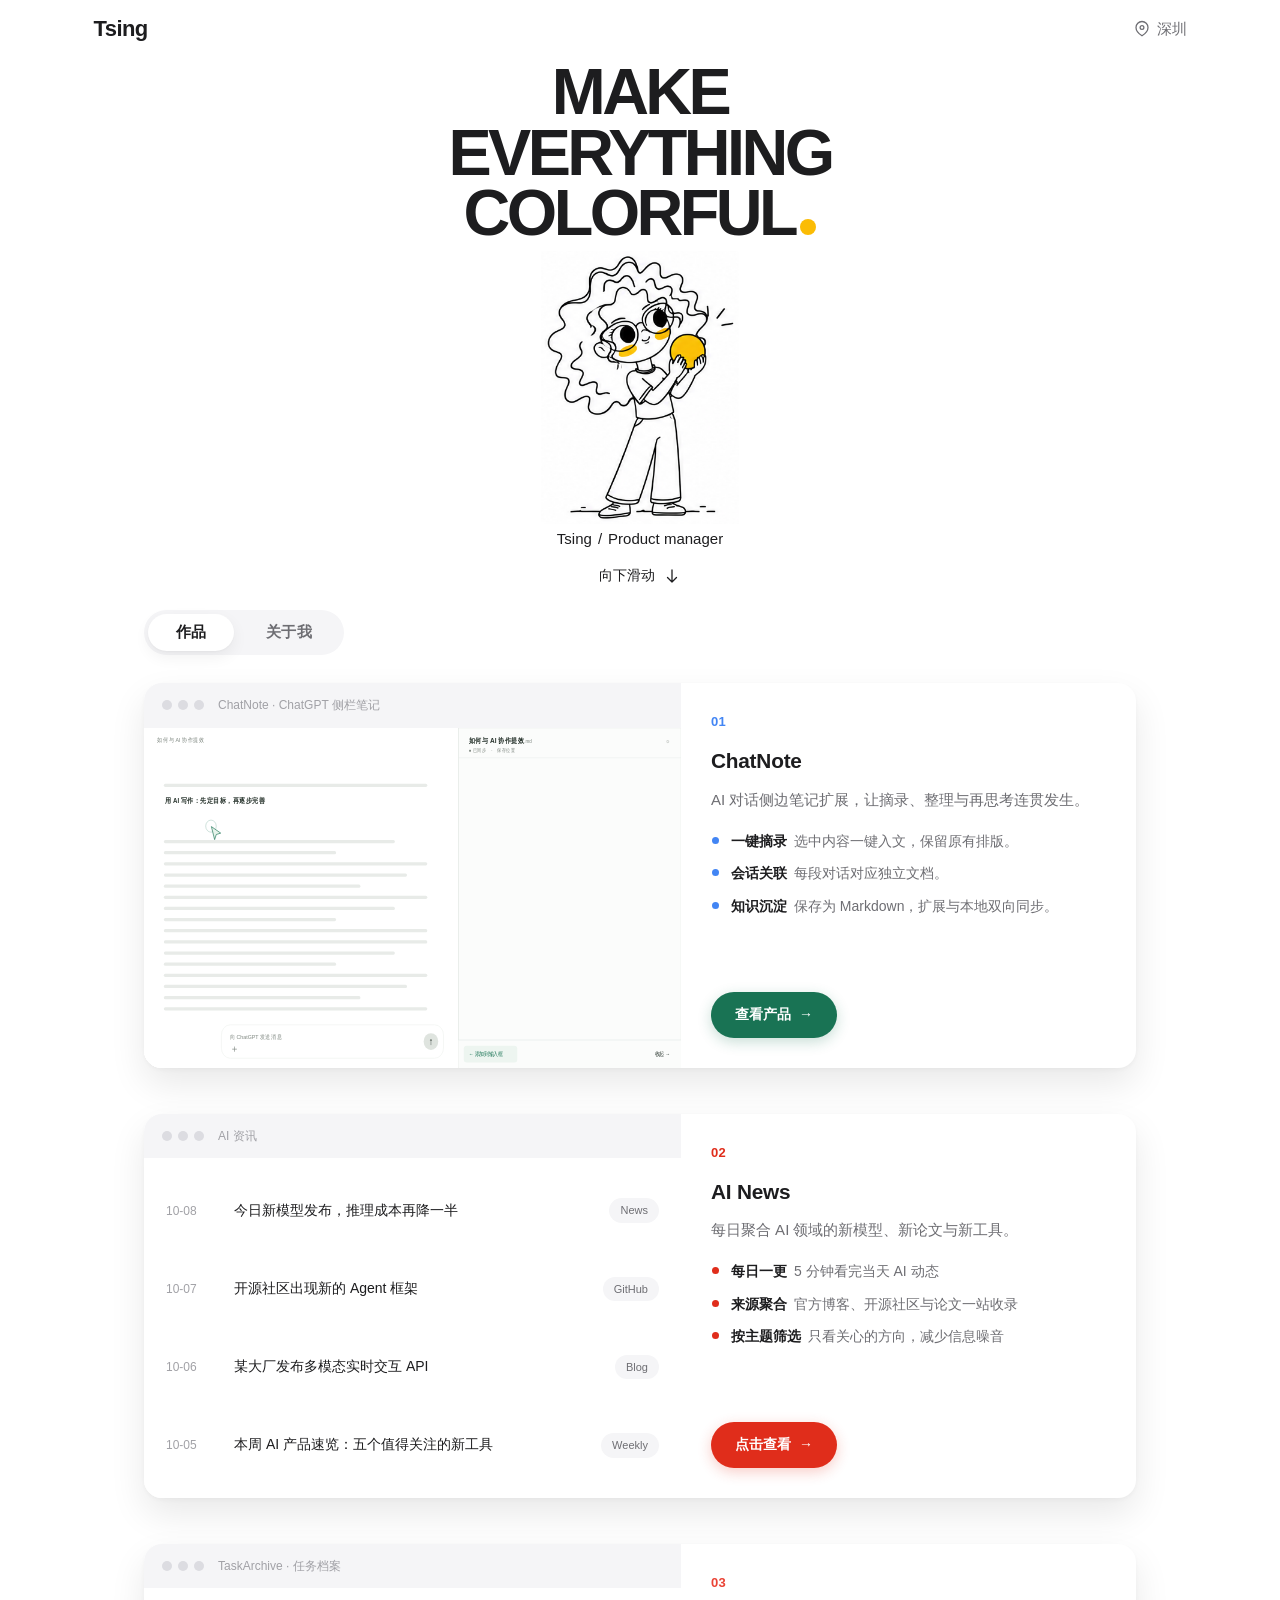
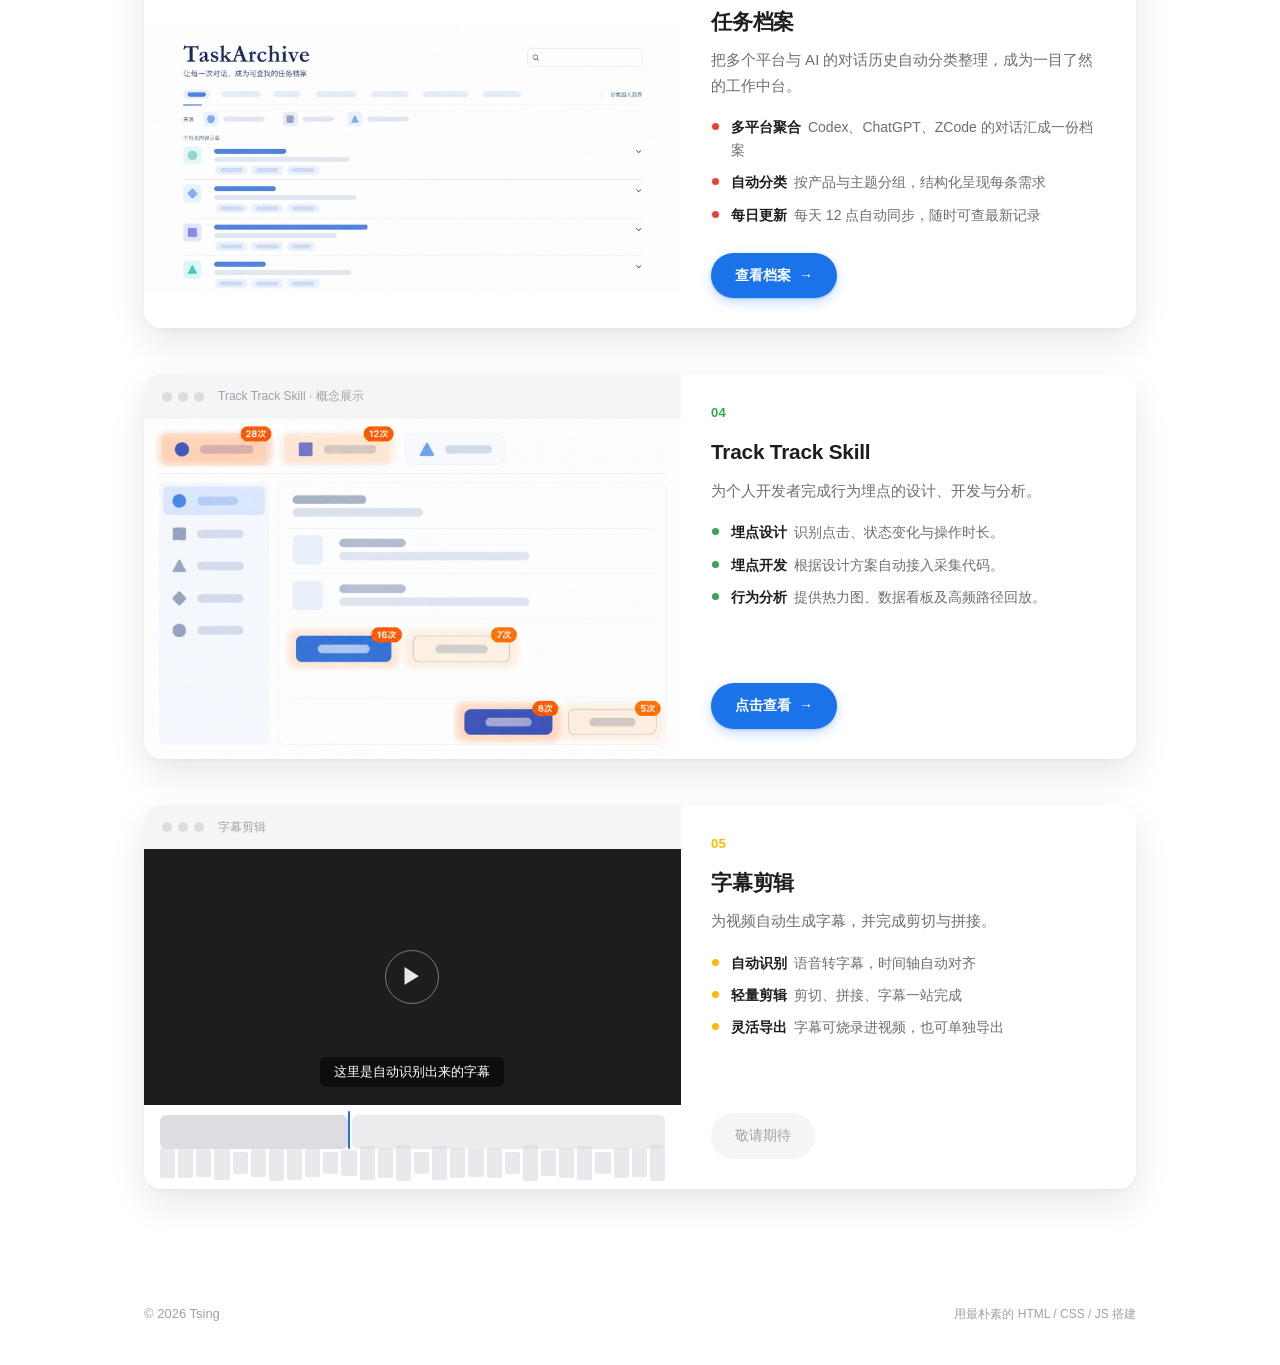
==== commit e50534a8: "Fix AI News link capitalization" ====
--- a/index.html
+++ b/index.html
@@ -130,7 +130,7 @@
               <li><strong>来源聚合</strong>官方博客、开源社区与论文一站收录</li>
               <li><strong>按主题筛选</strong>只看关心的方向，减少信息噪音</li>
             </ul>
-            <a class="work-cta" href="https://zhaoqingxia06.github.io/AiNews/" target="_blank" rel="noopener">点击查看<span class="arr" aria-hidden="true">→</span></a>
+            <a class="work-cta" href="https://zhaoqingxia06.github.io/AINews/" target="_blank" rel="noopener">点击查看<span class="arr" aria-hidden="true">→</span></a>
           </div>
         </article>
 
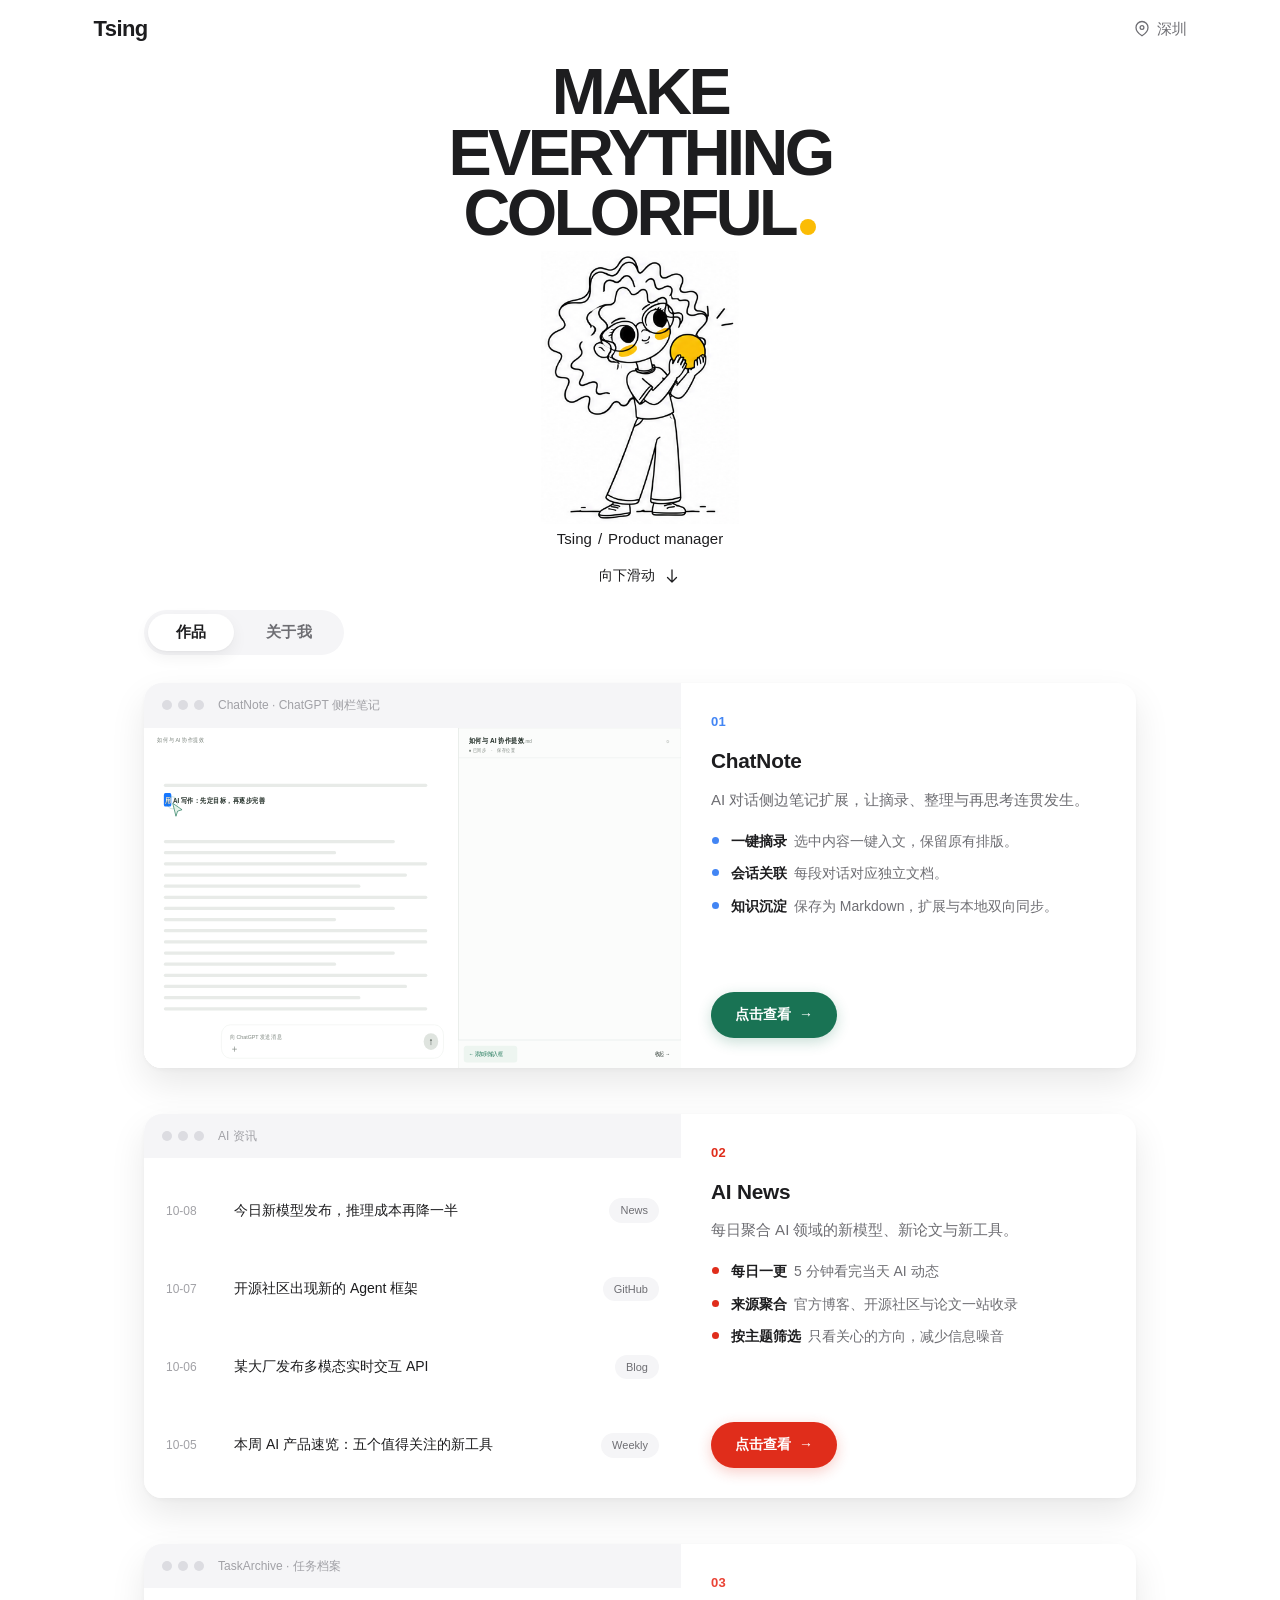
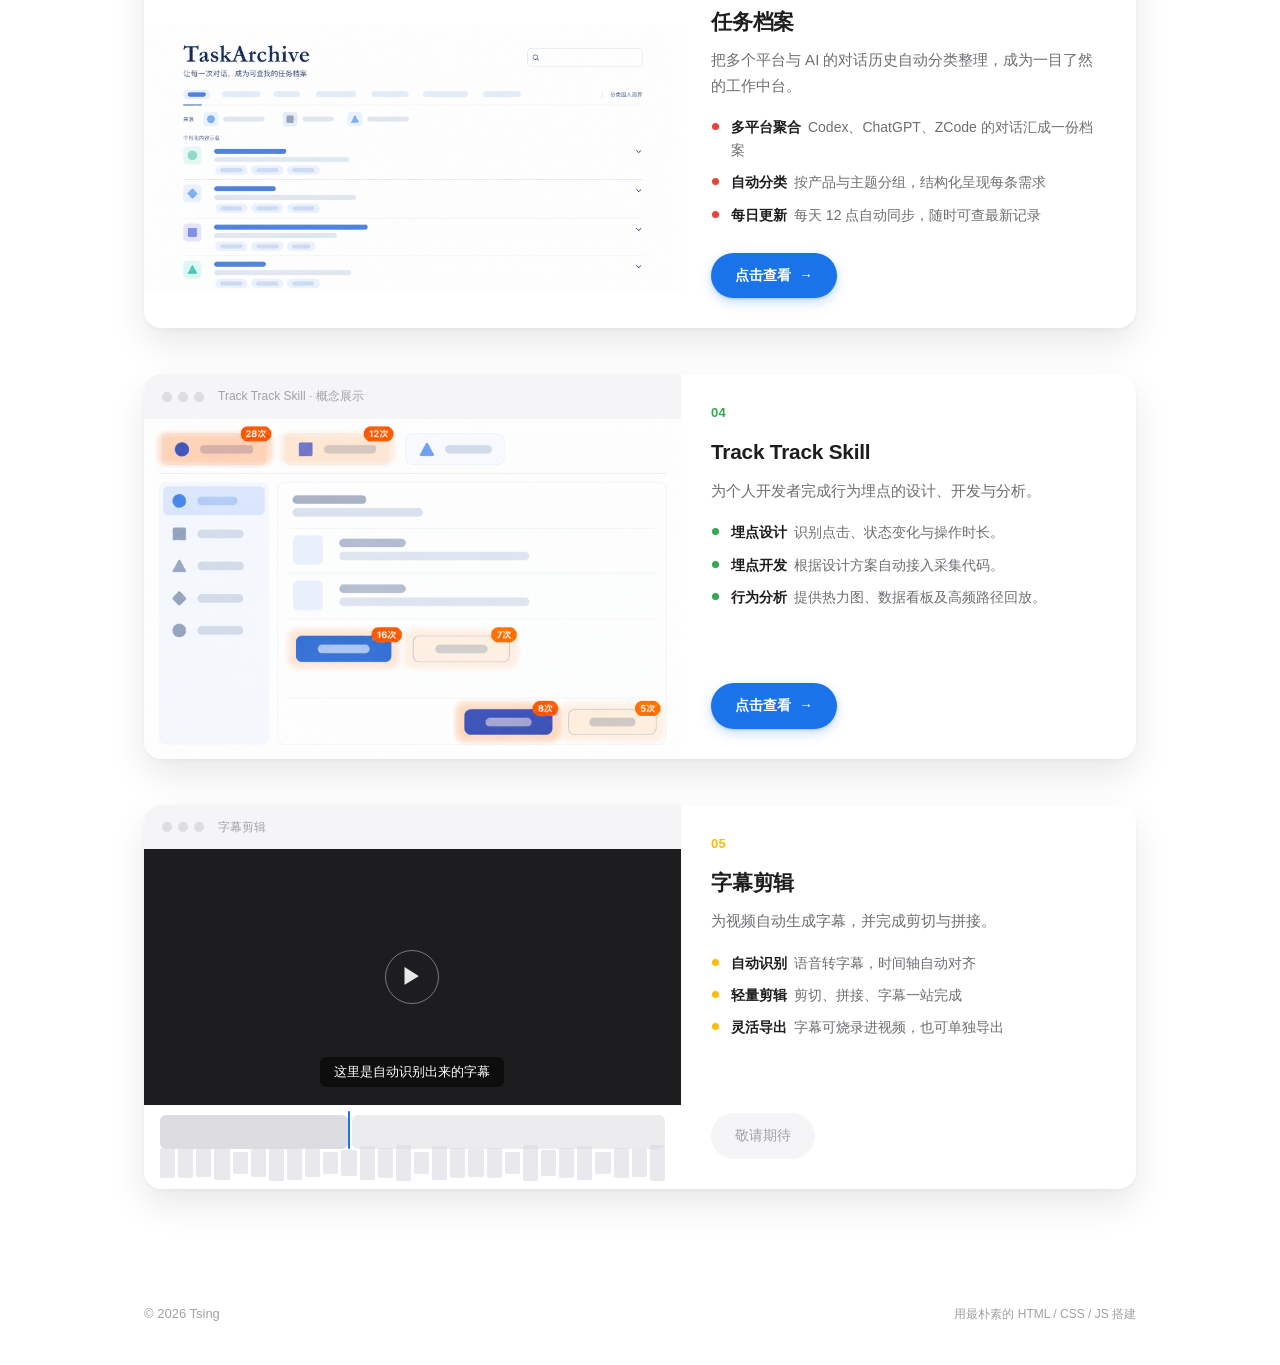
==== commit 66498985: "Unify work card buttons to 点击查看" ====
--- a/index.html
+++ b/index.html
@@ -106,7 +106,7 @@
               <li><strong>会话关联</strong>每段对话对应独立文档。</li>
               <li><strong>知识沉淀</strong>保存为 Markdown，扩展与本地双向同步。</li>
             </ul>
-            <a class="work-cta chatnote-cta" href="chatnote/index.html">查看产品<span class="arr" aria-hidden="true">→</span></a>
+            <a class="work-cta chatnote-cta" href="chatnote/index.html">点击查看<span class="arr" aria-hidden="true">→</span></a>
           </div>
         </article>
 
@@ -150,7 +150,7 @@
               <li><strong>自动分类</strong>按产品与主题分组，结构化呈现每条需求</li>
               <li><strong>每日更新</strong>每天 12 点自动同步，随时可查最新记录</li>
             </ul>
-            <a class="work-cta" href="https://zhaoqingxia06.github.io/TaskArchive/" target="_blank" rel="noopener">查看档案<span class="arr" aria-hidden="true">→</span></a>
+            <a class="work-cta" href="https://zhaoqingxia06.github.io/TaskArchive/" target="_blank" rel="noopener">点击查看<span class="arr" aria-hidden="true">→</span></a>
           </div>
         </article>
 
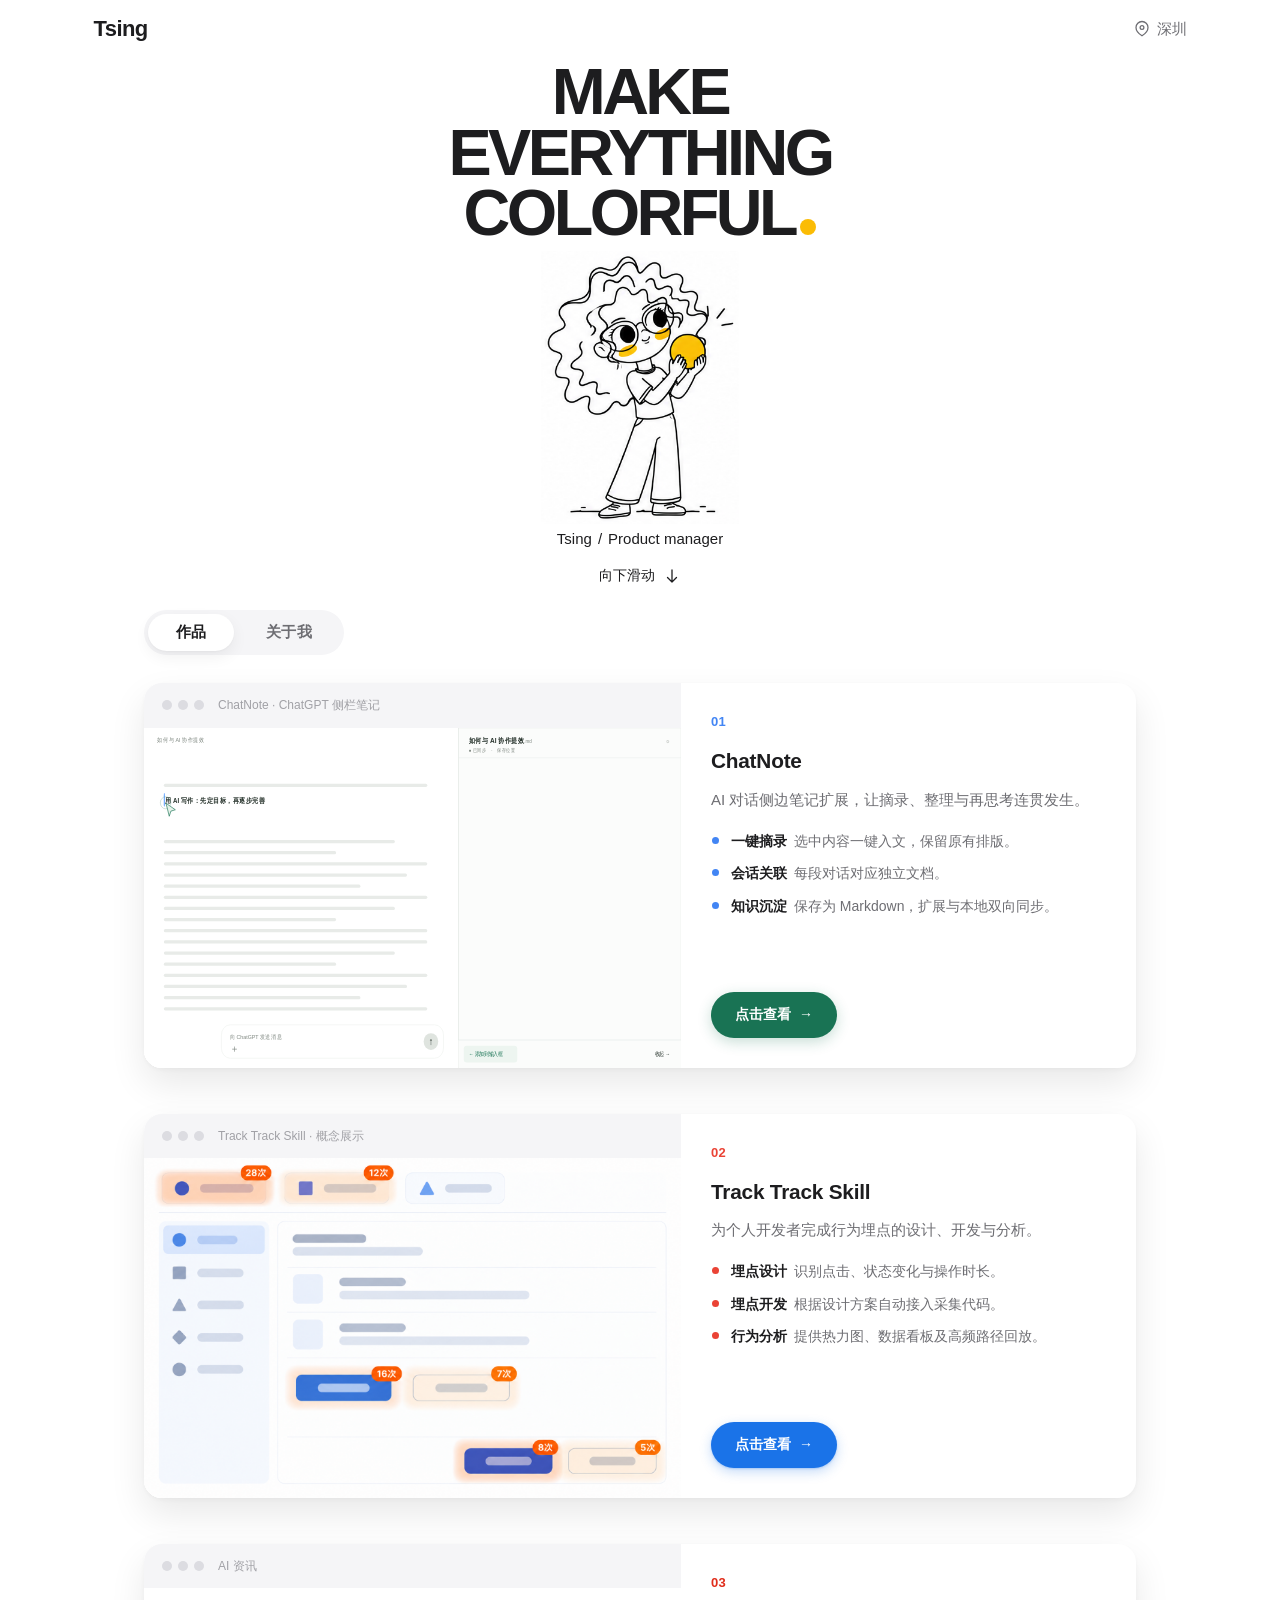
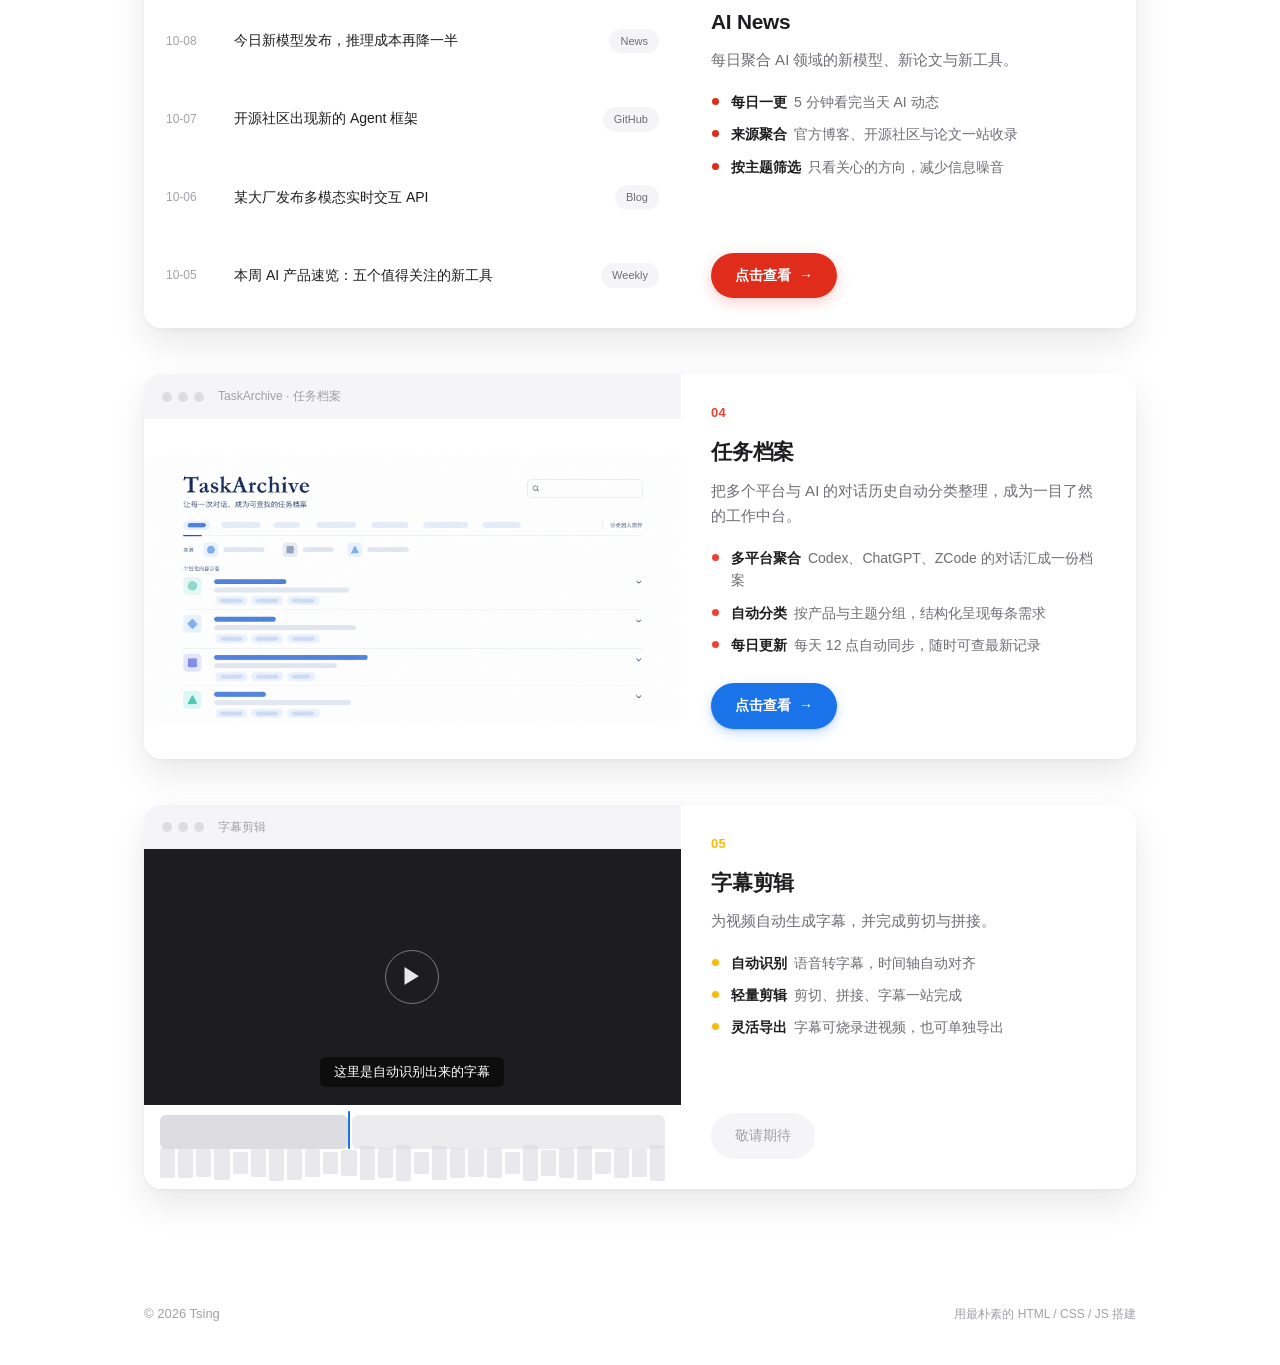
==== commit 441755d9: "Move Track Track Skill to second work" ====
--- a/index.html
+++ b/index.html
@@ -110,7 +110,26 @@
           </div>
         </article>
 
-        <!-- ── 作品 02：AI 资讯 ── -->
+        <!-- ── 作品 02：Track Track Skill（概念展示） ── -->
+        <article class="work work-behavior">
+          <div class="window">
+            <div class="window-bar"><i></i><i></i><i></i><span>Track Track Skill · 概念展示</span></div>
+            <img class="window-media" src="assets/work-behavior-heatmap-v7.png" width="1576" height="998" alt="行为轨迹概念展示：通用产品界面的按钮点击热力图" loading="lazy" />
+          </div>
+          <div class="work-info">
+            <div class="work-no">02</div>
+            <h3 class="work-name">Track Track Skill</h3>
+            <p class="work-desc">为个人开发者完成行为埋点的设计、开发与分析。</p>
+            <ul class="work-points">
+              <li><strong>埋点设计</strong>识别点击、状态变化与操作时长。</li>
+              <li><strong>埋点开发</strong>根据设计方案自动接入采集代码。</li>
+              <li><strong>行为分析</strong>提供热力图、数据看板及高频路径回放。</li>
+            </ul>
+            <a class="work-cta" href="https://tracktrack-experience.thinkthin.chatgpt.site" target="_blank" rel="noopener">点击查看<span class="arr" aria-hidden="true">→</span></a>
+          </div>
+        </article>
+
+        <!-- ── 作品 03：AI 资讯 ── -->
         <article class="work work-news">
           <div class="window demo-news" aria-hidden="true">
             <div class="window-bar"><i></i><i></i><i></i><span>AI 资讯</span></div>
@@ -122,7 +141,7 @@
             </ul>
           </div>
           <div class="work-info">
-            <div class="work-no">02</div>
+            <div class="work-no">03</div>
             <h3 class="work-name">AI News</h3>
             <p class="work-desc">每日聚合 AI 领域的新模型、新论文与新工具。</p>
             <ul class="work-points">
@@ -134,7 +153,7 @@
           </div>
         </article>
 
-        <!-- ── 作品 03：任务档案（真实上线） ── -->
+        <!-- ── 作品 04：任务档案（真实上线） ── -->
         <article class="work work-archive">
           <div class="window">
             <div class="window-bar"><i></i><i></i><i></i><span>TaskArchive · 任务档案</span></div>
@@ -142,7 +161,7 @@
                  alt="TaskArchive 个性化任务档案界面示意图" loading="lazy" />
           </div>
           <div class="work-info">
-            <div class="work-no">03</div>
+            <div class="work-no">04</div>
             <h3 class="work-name">任务档案</h3>
             <p class="work-desc">把多个平台与 AI 的对话历史自动分类整理，成为一目了然的工作中台。</p>
             <ul class="work-points">
@@ -154,24 +173,6 @@
           </div>
         </article>
 
-        <!-- ── 作品 04：Track Track Skill（概念展示） ── -->
-        <article class="work work-behavior">
-          <div class="window">
-            <div class="window-bar"><i></i><i></i><i></i><span>Track Track Skill · 概念展示</span></div>
-            <img class="window-media" src="assets/work-behavior-heatmap-v7.png" width="1576" height="998" alt="行为轨迹概念展示：通用产品界面的按钮点击热力图" loading="lazy" />
-          </div>
-          <div class="work-info">
-            <div class="work-no">04</div>
-            <h3 class="work-name">Track Track Skill</h3>
-            <p class="work-desc">为个人开发者完成行为埋点的设计、开发与分析。</p>
-            <ul class="work-points">
-              <li><strong>埋点设计</strong>识别点击、状态变化与操作时长。</li>
-              <li><strong>埋点开发</strong>根据设计方案自动接入采集代码。</li>
-              <li><strong>行为分析</strong>提供热力图、数据看板及高频路径回放。</li>
-            </ul>
-            <a class="work-cta" href="https://tracktrack-experience.thinkthin.chatgpt.site" target="_blank" rel="noopener">点击查看<span class="arr" aria-hidden="true">→</span></a>
-          </div>
-        </article>
         <!-- ── 作品 05：字幕剪辑 ── -->
         <article class="work work-video">
           <div class="window demo-video" aria-hidden="true">
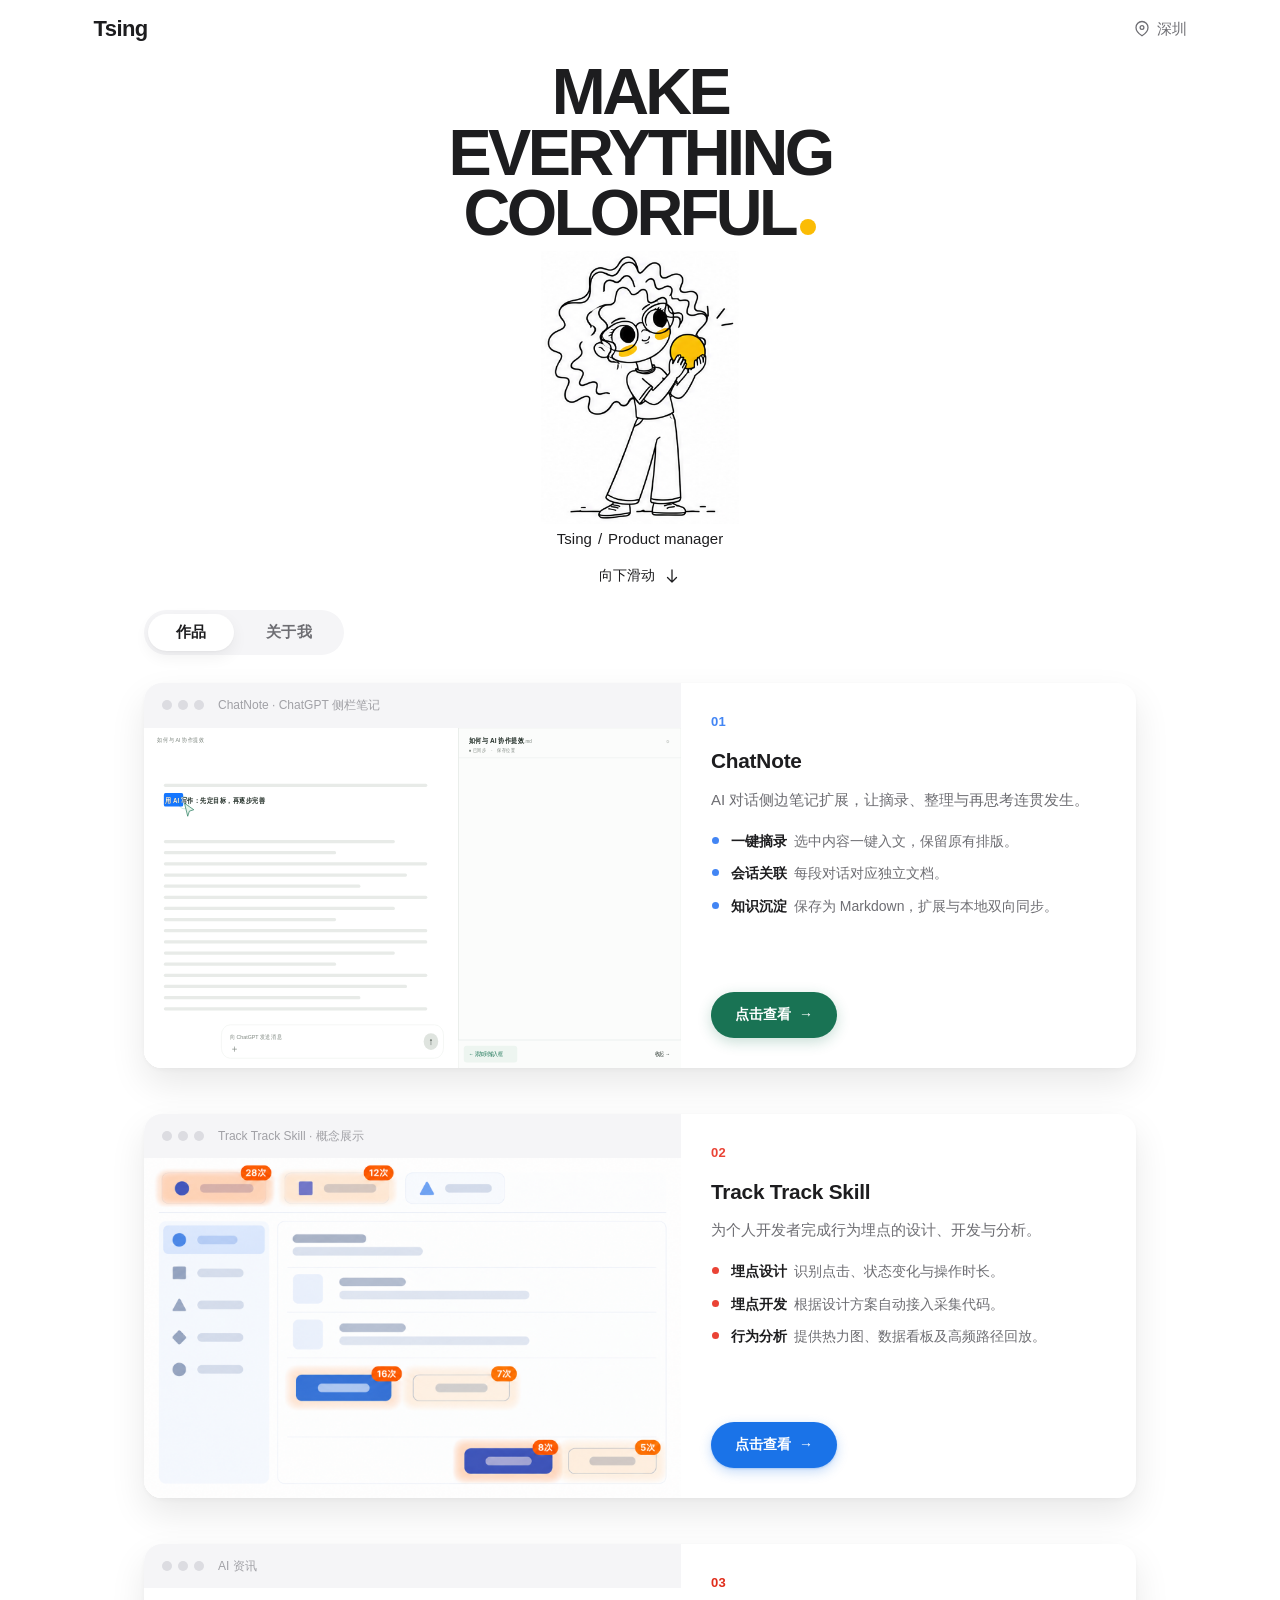
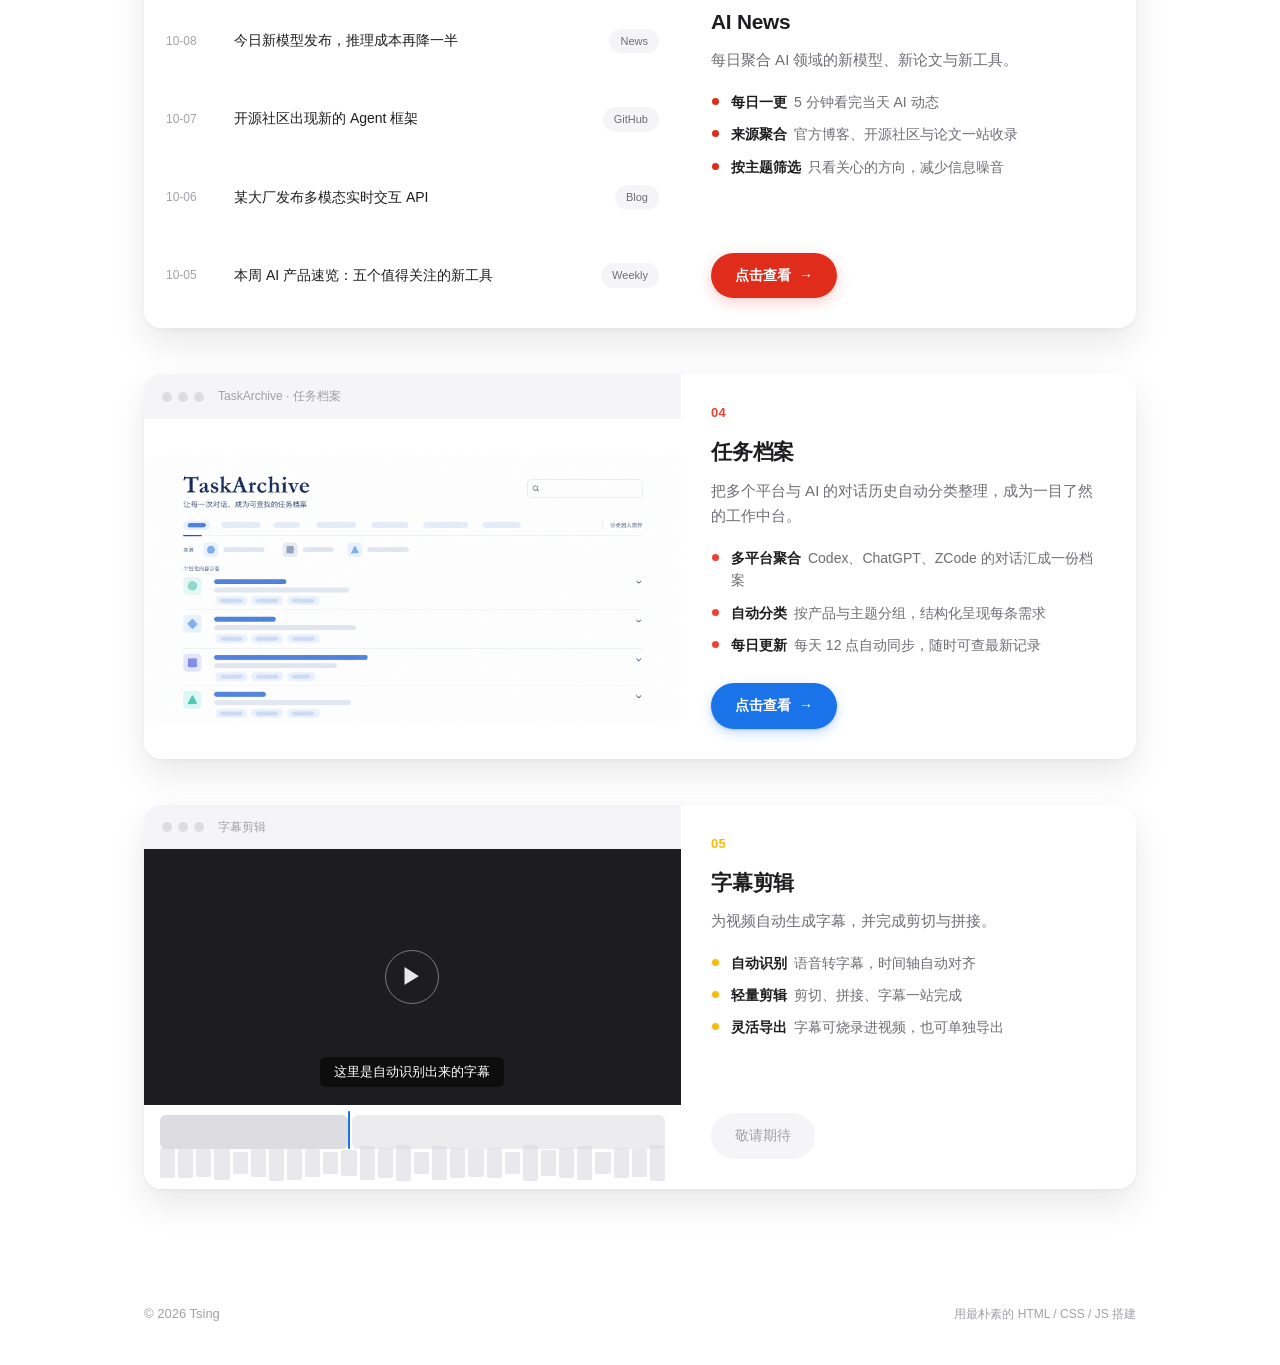
==== commit 1bb14884: "Host Track Track experience demo on GitHub Pages" ====
--- a/index.html
+++ b/index.html
@@ -125,7 +125,7 @@
               <li><strong>埋点开发</strong>根据设计方案自动接入采集代码。</li>
               <li><strong>行为分析</strong>提供热力图、数据看板及高频路径回放。</li>
             </ul>
-            <a class="work-cta" href="https://tracktrack-experience.thinkthin.chatgpt.site" target="_blank" rel="noopener">点击查看<span class="arr" aria-hidden="true">→</span></a>
+            <a class="work-cta" href="https://zhaoqingxia06.github.io/TrackTrack/" target="_blank" rel="noopener">点击查看<span class="arr" aria-hidden="true">→</span></a>
           </div>
         </article>
 
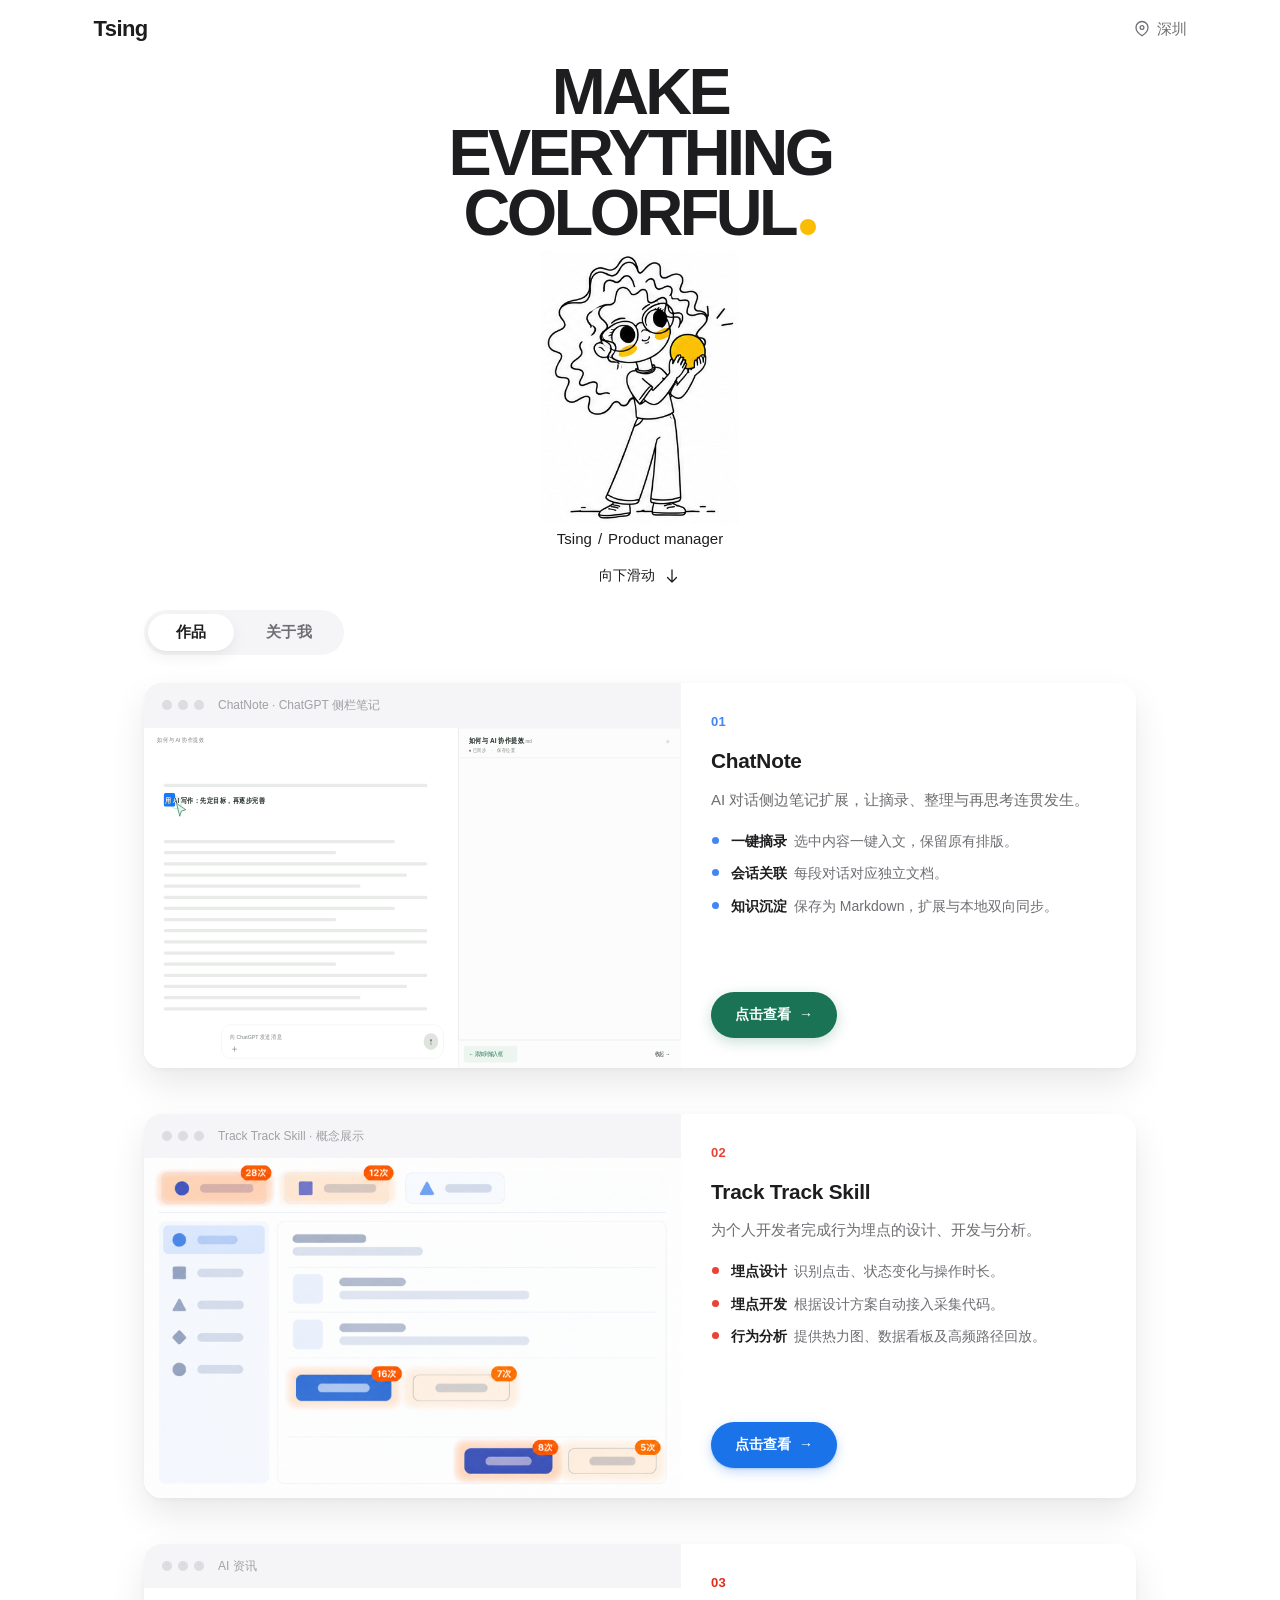
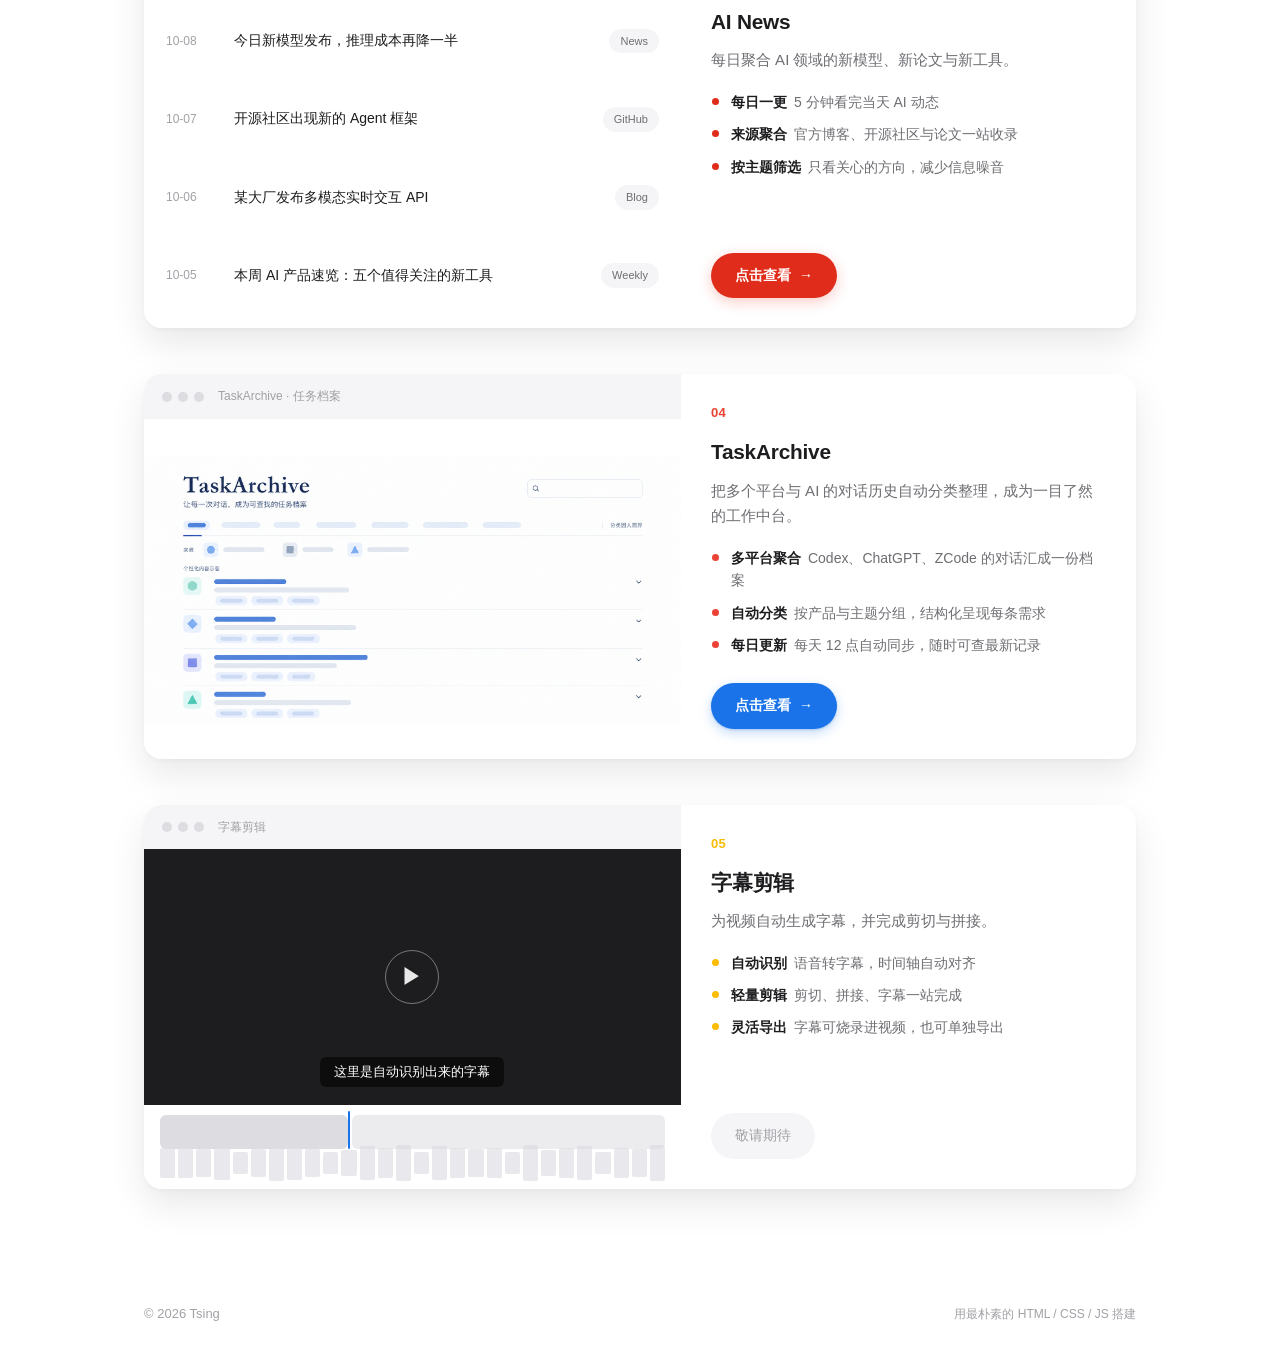
==== commit c190084d: "Rename 任务档案 work to TaskArchive" ====
--- a/index.html
+++ b/index.html
@@ -153,7 +153,7 @@
           </div>
         </article>
 
-        <!-- ── 作品 04：任务档案（真实上线） ── -->
+        <!-- ── 作品 04：TaskArchive（真实上线） ── -->
         <article class="work work-archive">
           <div class="window">
             <div class="window-bar"><i></i><i></i><i></i><span>TaskArchive · 任务档案</span></div>
@@ -162,7 +162,7 @@
           </div>
           <div class="work-info">
             <div class="work-no">04</div>
-            <h3 class="work-name">任务档案</h3>
+            <h3 class="work-name">TaskArchive</h3>
             <p class="work-desc">把多个平台与 AI 的对话历史自动分类整理，成为一目了然的工作中台。</p>
             <ul class="work-points">
               <li><strong>多平台聚合</strong>Codex、ChatGPT、ZCode 的对话汇成一份档案</li>
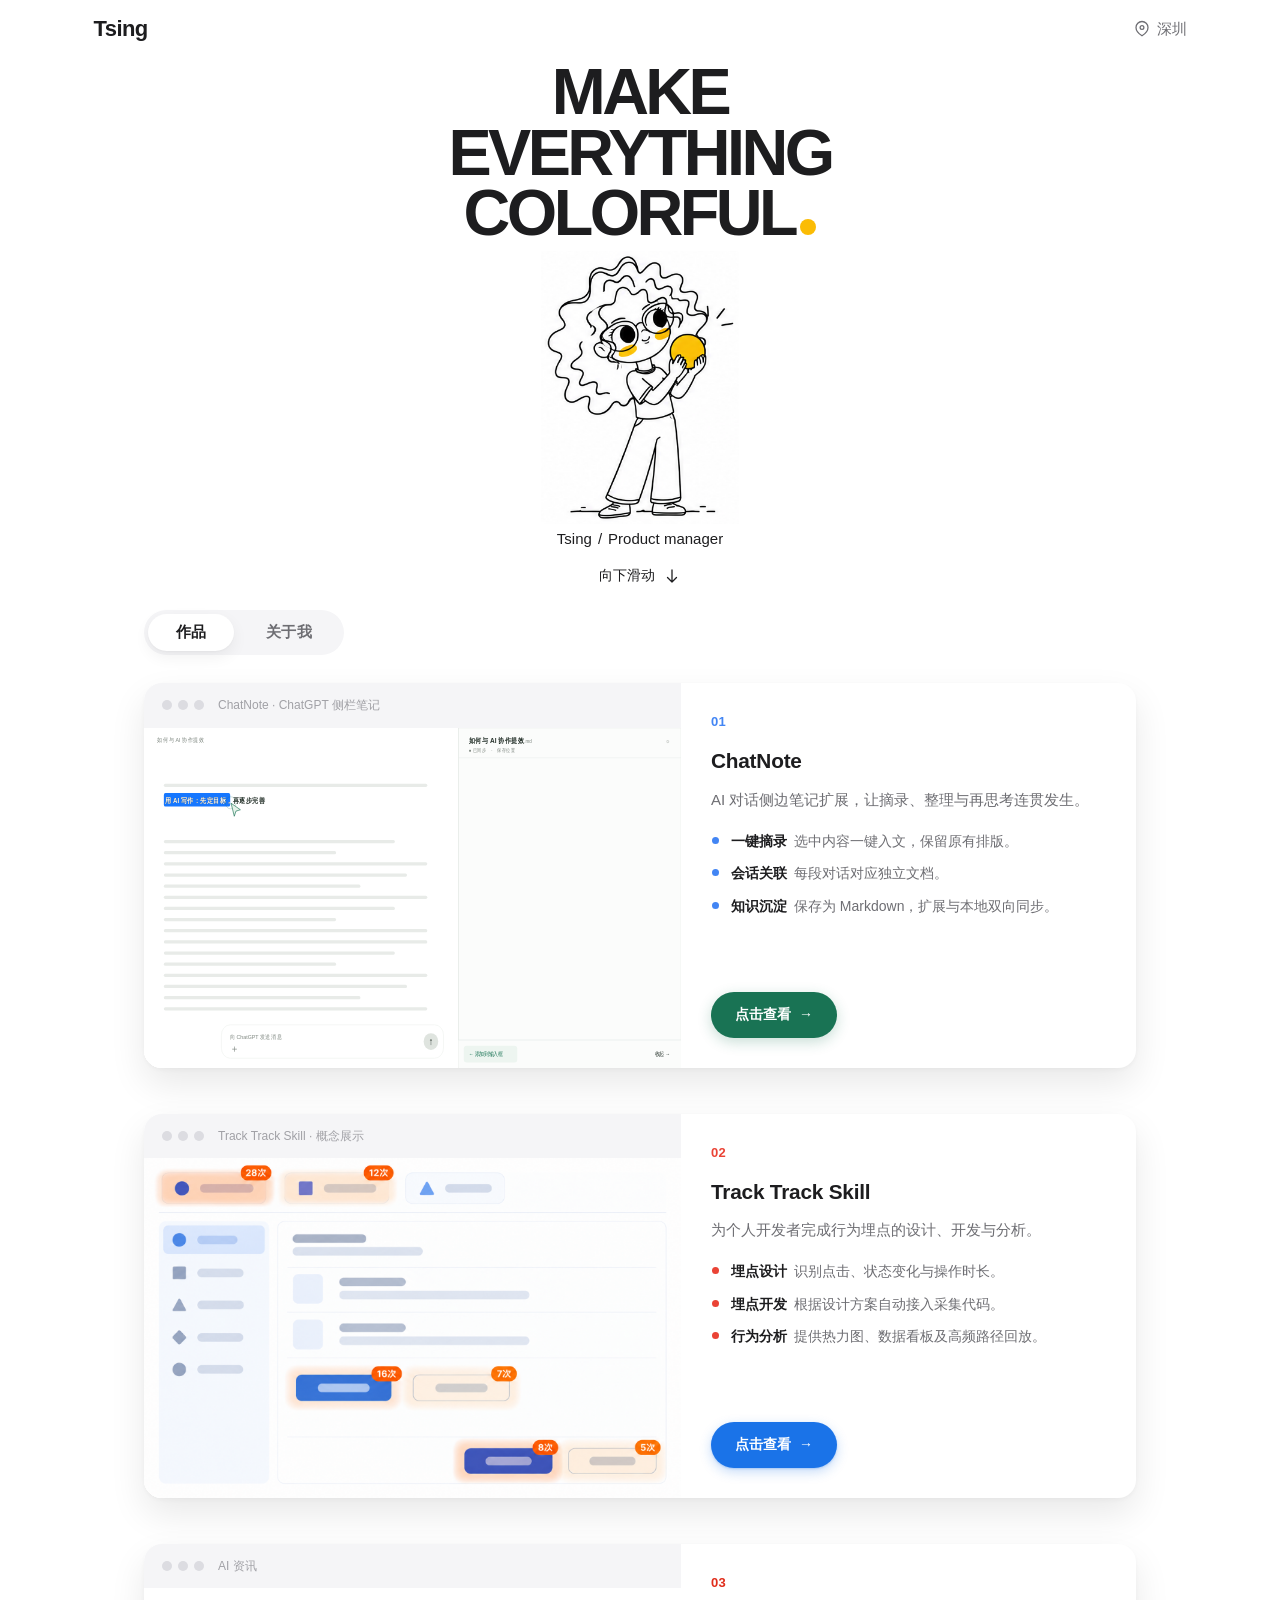
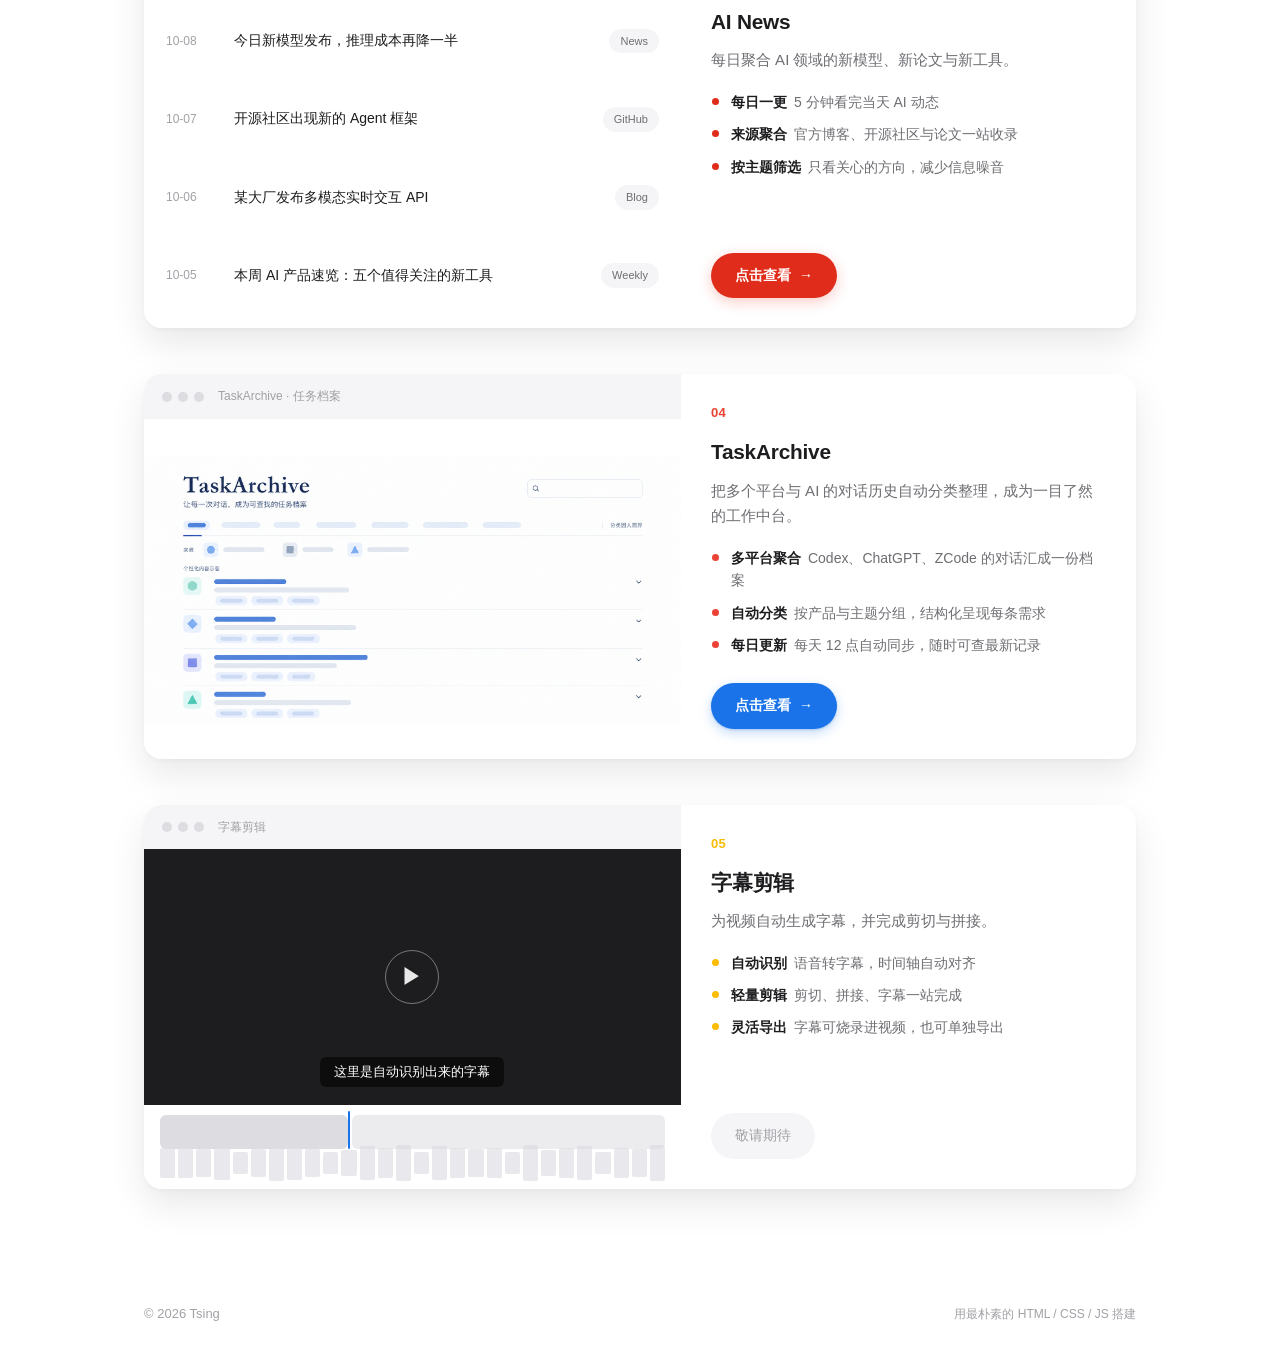
==== commit 8dd2f3de: "Rewrite about intro around ISTJ personality" ====
--- a/index.html
+++ b/index.html
@@ -229,8 +229,8 @@
         </div>
 
         <section class="about-intro" aria-labelledby="aboutIntroTitle">
-          <p class="about-greeting" id="aboutIntroTitle">大家好，我是Tsing，ISTJ</p>
-          <p class="about-intro-text">“身经百战”的AI实践者，技术与APPLE的崇拜者，坚定的自由追逐者。</p>
+          <p class="about-greeting" id="aboutIntroTitle">大家好，我是 Tsing，ISTJ。</p>
+          <p class="about-intro-text">严谨是底色：习惯把事情一件件做对、做完整，也正在学着让自己松一点。</p>
         </section>
 
         <h3 class="exp-title">经历 <span>/ EXPERIENCE</span></h3>
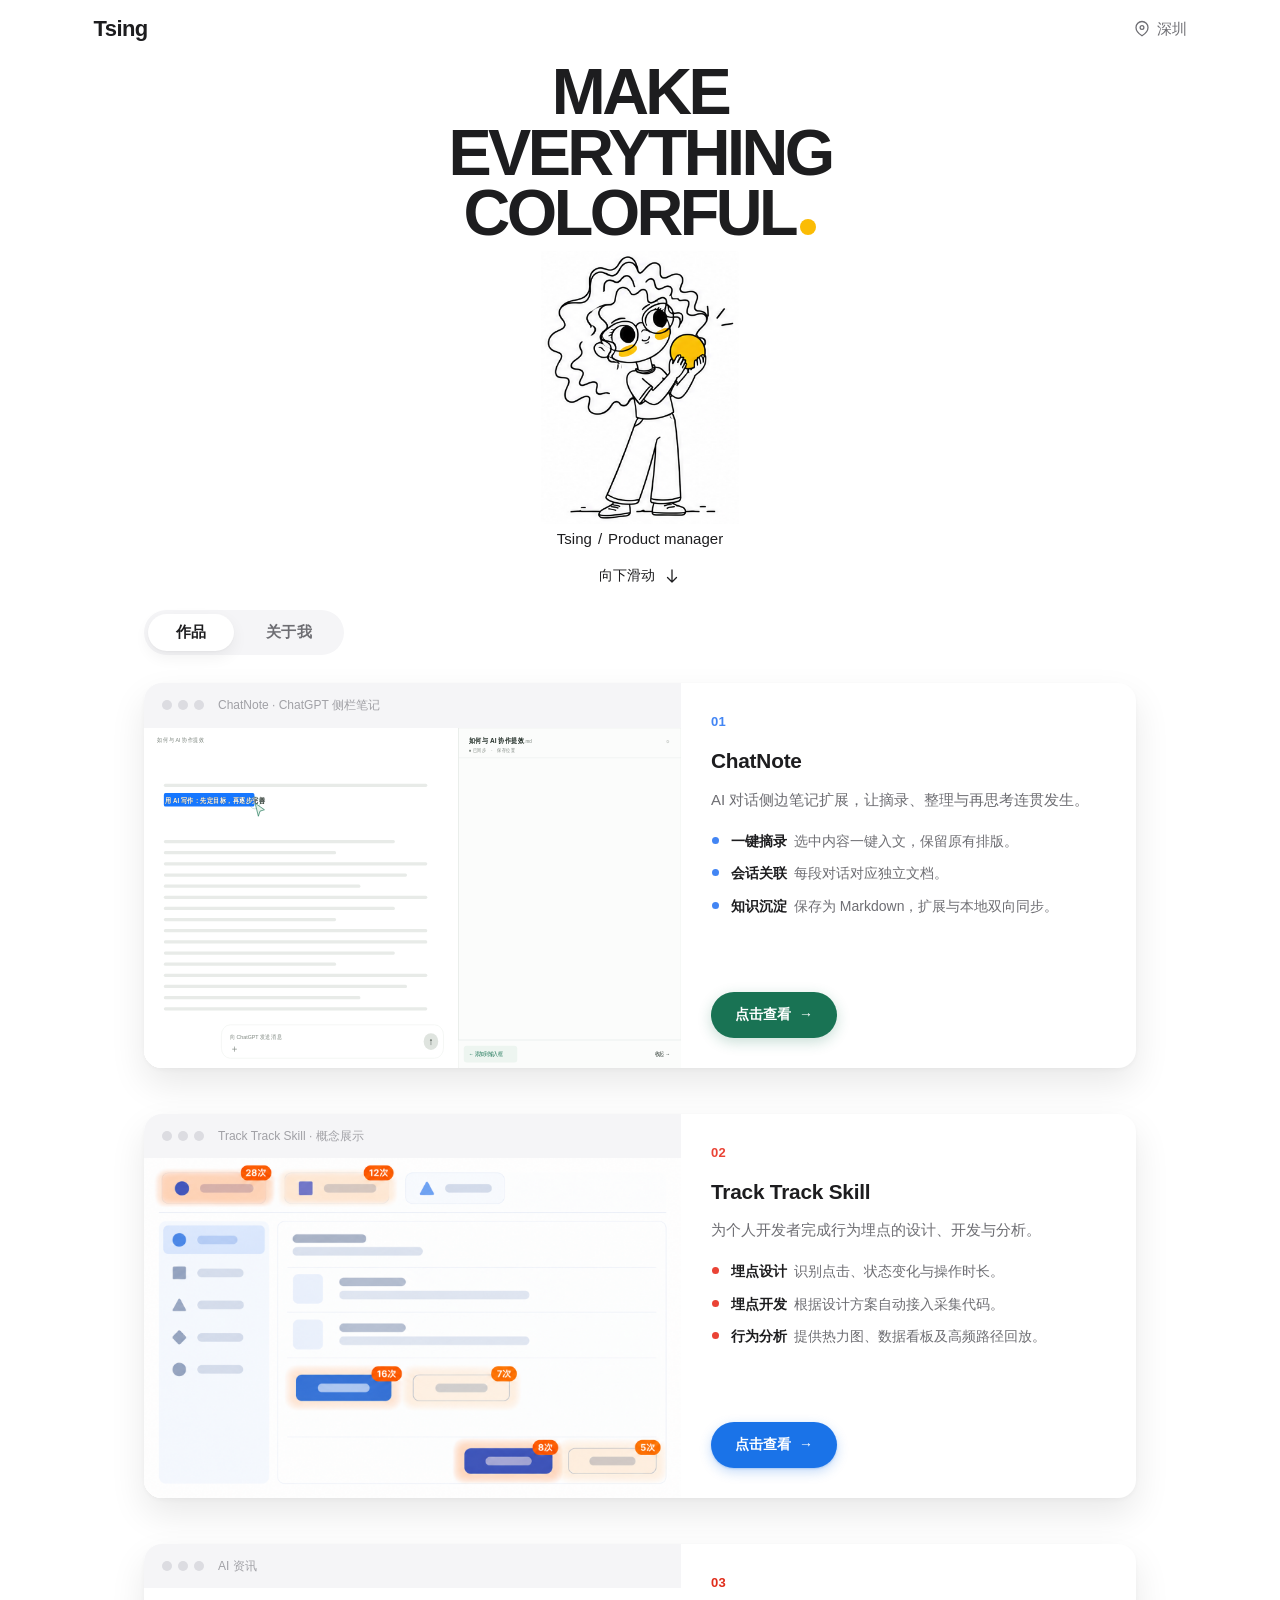
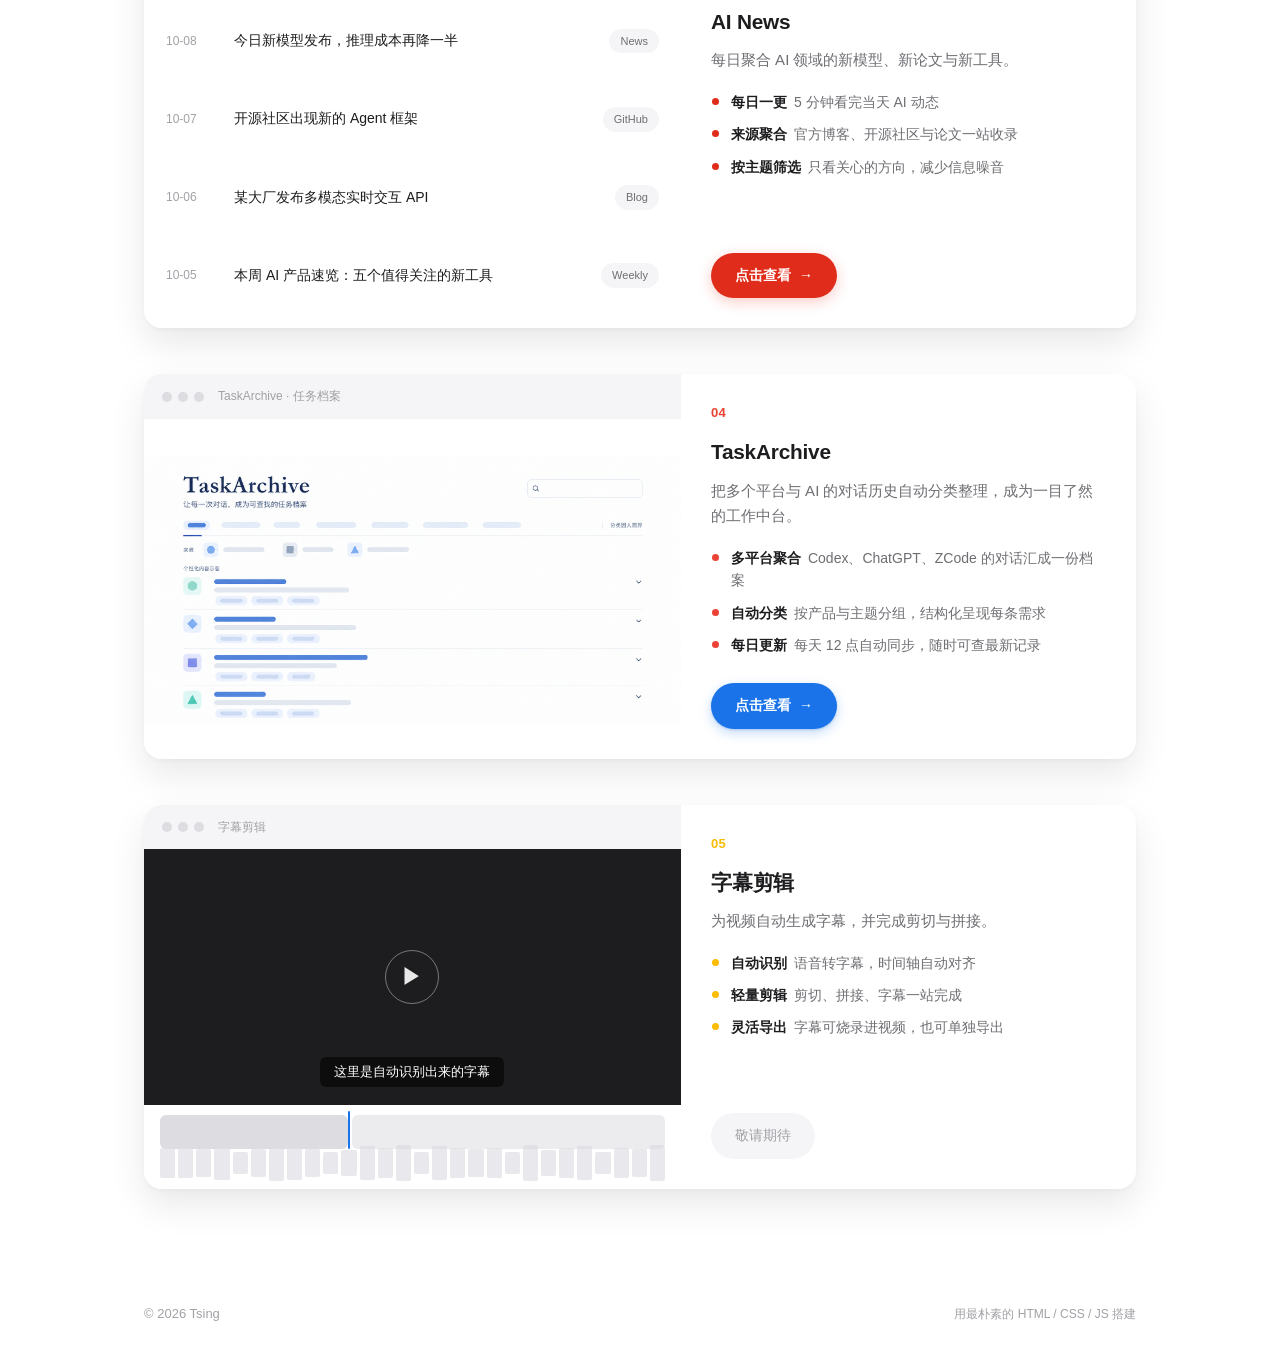
==== commit a0d9f03a: "Add education portfolio with direct product navigation" ====
--- a/index.html
+++ b/index.html
@@ -233,7 +233,7 @@
           <p class="about-intro-text">严谨是底色：习惯把事情一件件做对、做完整，也正在学着让自己松一点。</p>
         </section>
 
-        <h3 class="exp-title">经历 <span>/ EXPERIENCE</span></h3>
+        <h3 class="exp-title">工作经历 <span>/ EXPERIENCE</span></h3>
         <div class="exp-list">
 
         <!-- ▼▼▼ 经历卡片：想加一段经历，复制一个 <div class="exp-item"> … </div> ▼▼▼ -->
@@ -255,23 +255,17 @@
           </div>
         </div>
 
-        <div class="exp-item">
-          <span class="exp-time">2022 – 2023</span>
-          <div class="exp-main">
-            <p class="exp-role">蔚来 · 语音导航产品经理</p>
-            <p class="exp-desc">负责车机 NOMI 的语音导航体验，涵盖需求洞察、功能定义与体验交付。</p>
-          </div>
-          <span class="exp-tag">实习</span>
-        </div>
-
-        <div class="exp-item">
-          <span class="exp-time">2022</span>
-          <div class="exp-main">
-            <p class="exp-role">博世 · 碳益 SaaS 产品经理</p>
-            <p class="exp-desc">负责碳计算 SaaS 平台「碳益科技」从 0 到 1，涵盖产品定义、交互设计与上线运营。</p>
-          </div>
-          <span class="exp-tag">实习</span>
-        </div>
+        </div>
+
+        <h3 class="exp-title">学习经历 <span>/ EDUCATION</span></h3>
+        <div class="exp-list">
+          <div class="exp-item">
+            <span class="exp-time">硕士</span>
+            <div class="exp-main">
+              <p class="exp-role">东华大学 · 工业设计</p>
+              <a class="exp-link exp-project-link" href="projects/design.html" aria-label="查看本科及研究生阶段的设计作品">查看设计作品 <span aria-hidden="true">→</span></a>
+            </div>
+          </div>
 
         </div>
       </div>
